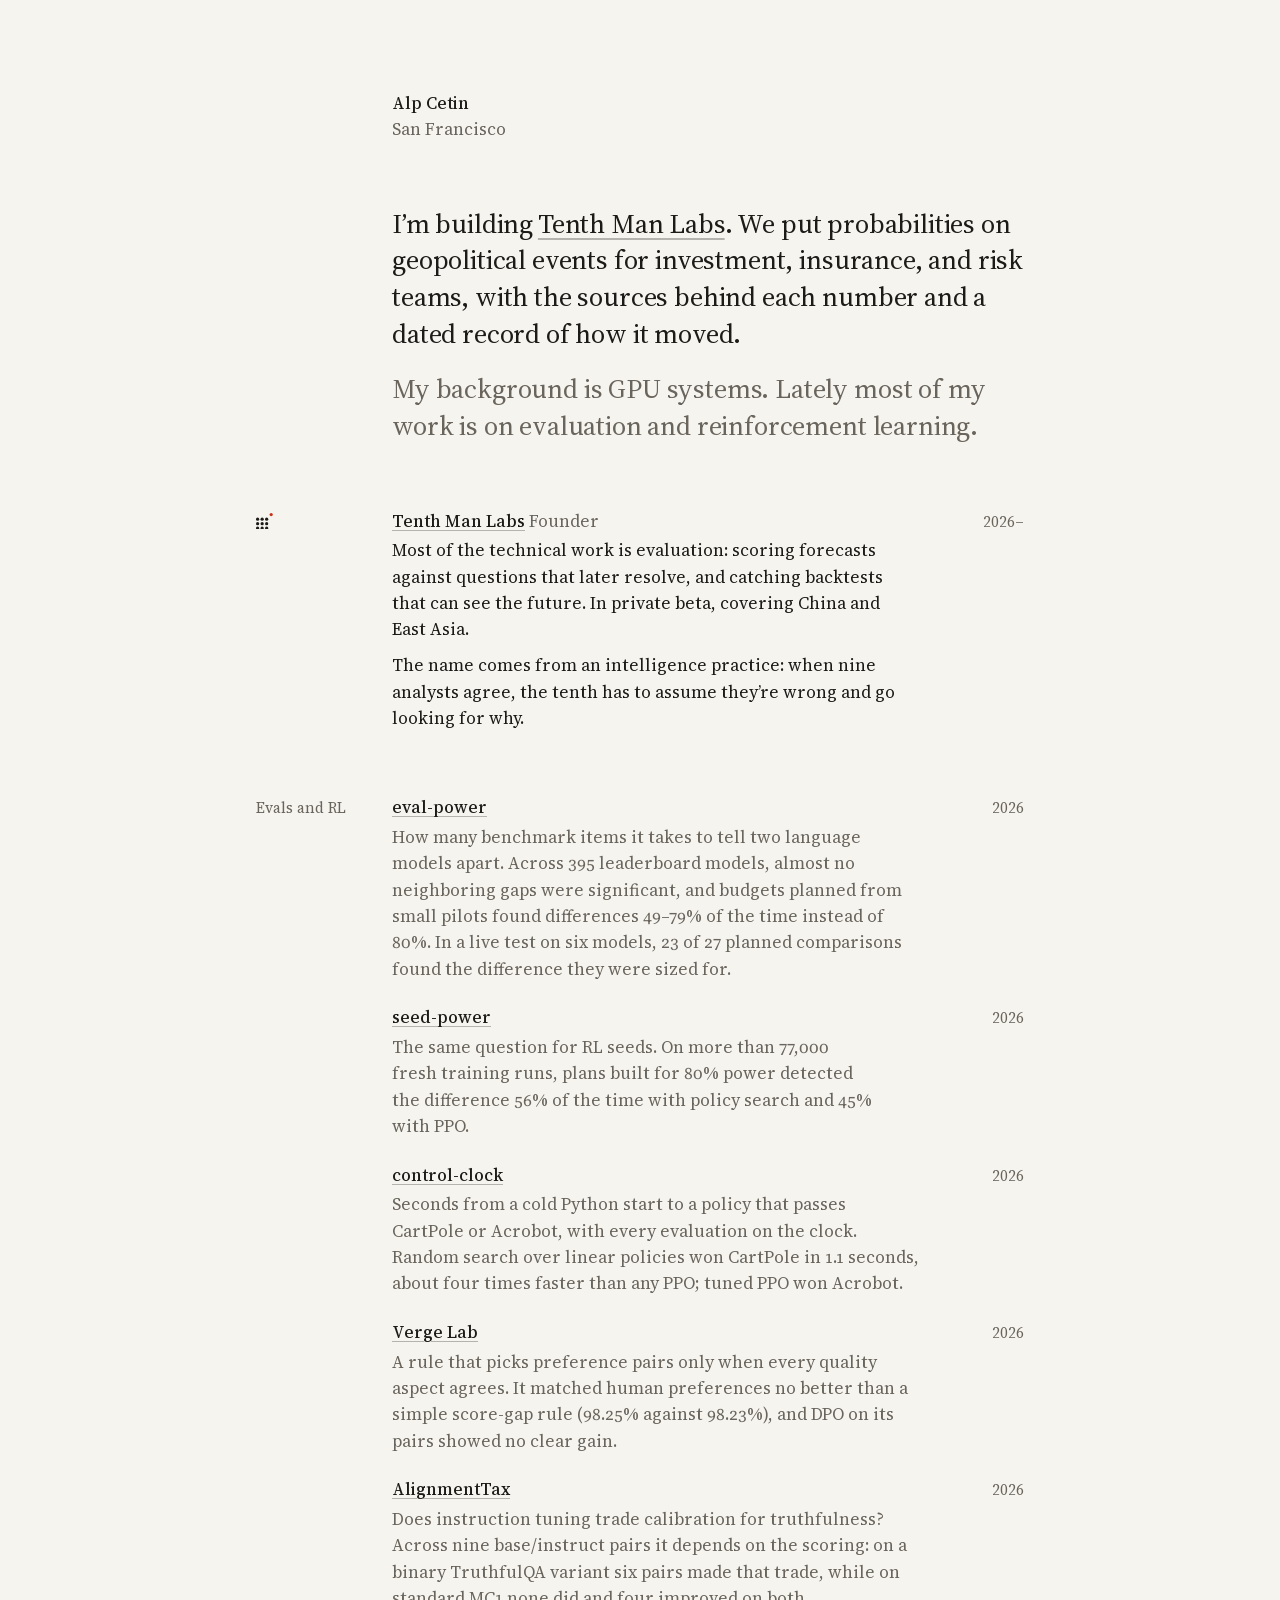
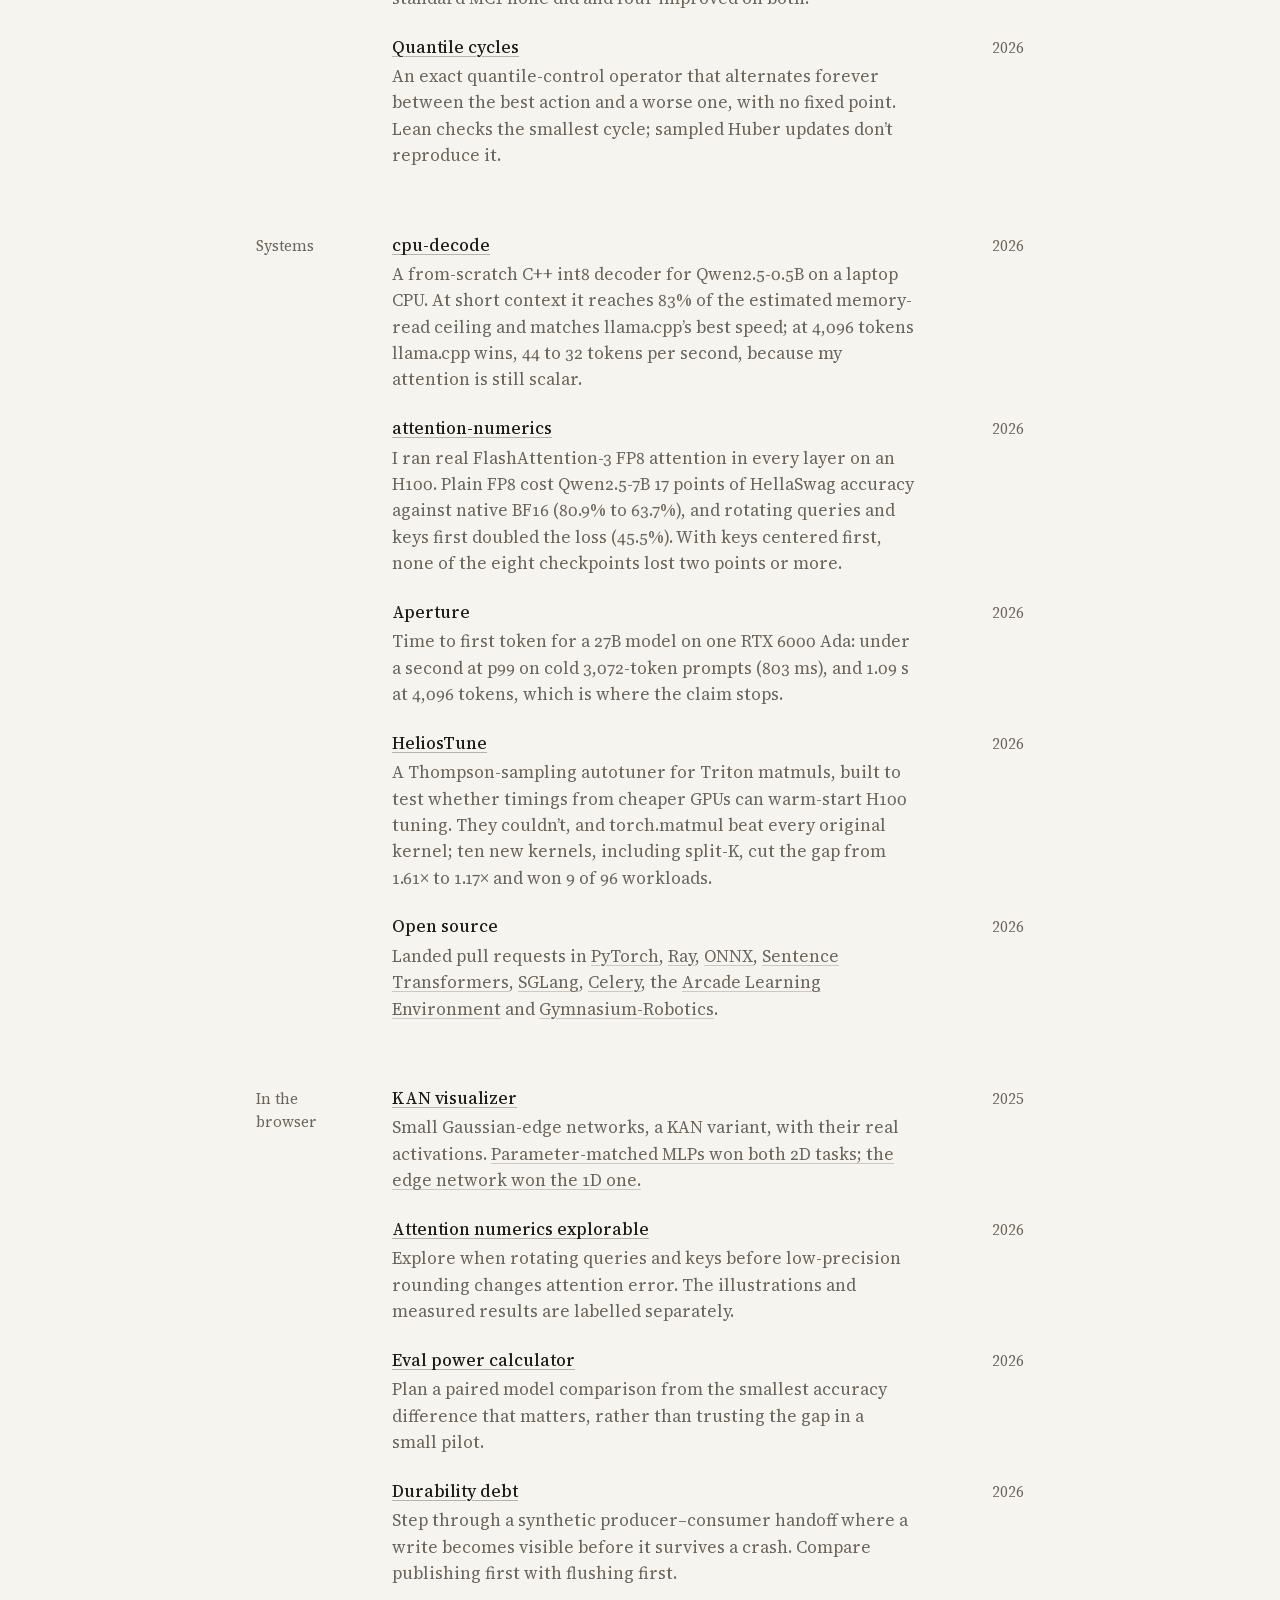
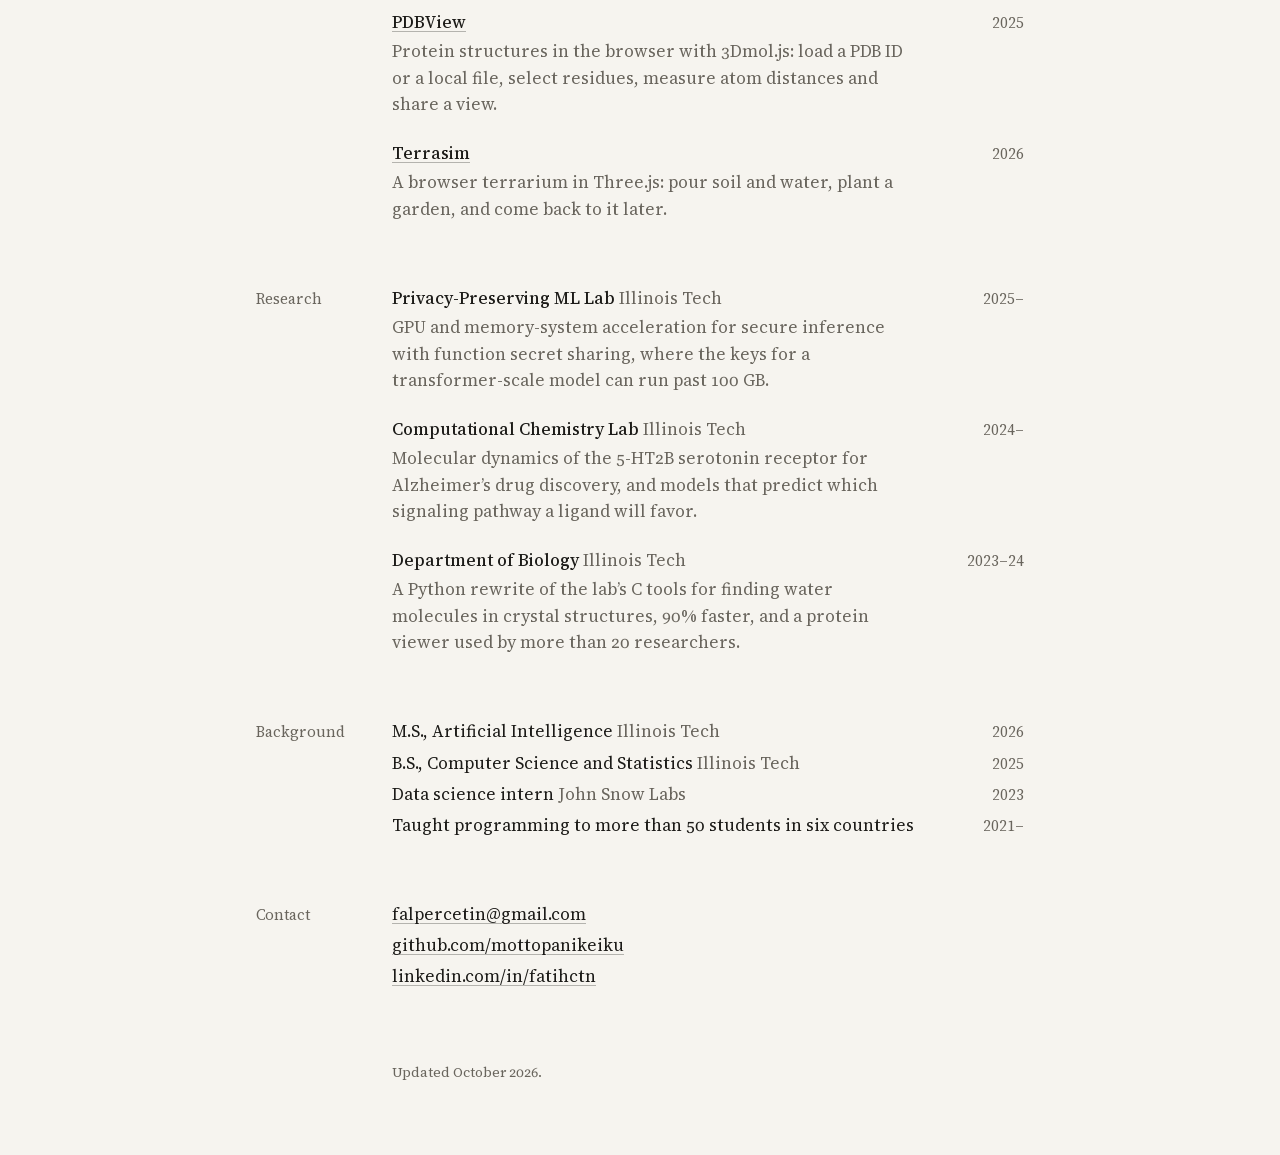
==== index.html @ 8afcb821 "Shorten the project descriptions on the homepage Each entry now states the question and the main res" ====
<!doctype html>
<html lang="en">
<head>
  <meta charset="utf-8">
  <meta name="viewport" content="width=device-width, initial-scale=1">
  <title>Alp Cetin</title>
  <meta name="description" content="Alp Cetin (Fatih Alper Cetin) is building Tenth Man Labs, which puts sourced probabilities on geopolitical events. Background in GPU systems; works on evaluation and reinforcement learning.">
  <link rel="canonical" href="https://mottopanikeiku.github.io/">
  <meta name="color-scheme" content="light dark">
  <meta name="theme-color" media="(prefers-color-scheme: light)" content="#f6f4ef">
  <meta name="theme-color" media="(prefers-color-scheme: dark)" content="#151412">
  <link rel="icon" href="/favicon.svg" type="image/svg+xml">
  <link rel="apple-touch-icon" href="/apple-touch-icon.png">
  <link rel="preload" href="/fonts/text-roman.woff2" as="font" type="font/woff2" crossorigin>
  <link rel="preload" href="/fonts/display-roman.woff2" as="font" type="font/woff2" crossorigin>
  <link rel="stylesheet" href="/site.css?v=0d1abf57f3">
  <meta property="og:type" content="profile">
  <meta property="og:site_name" content="Alp Cetin">
  <meta property="og:title" content="Alp Cetin">
  <meta property="og:description" content="Founder of Tenth Man Labs. Evaluation, reinforcement learning, and GPU systems.">
  <meta property="og:url" content="https://mottopanikeiku.github.io/">
  <meta property="og:image" content="https://mottopanikeiku.github.io/og.png">
  <meta property="og:image:width" content="1200">
  <meta property="og:image:height" content="630">
  <meta property="og:image:alt" content="Alp Cetin. Founder of Tenth Man Labs.">
  <meta property="profile:first_name" content="Alp">
  <meta property="profile:last_name" content="Cetin">
  <meta name="twitter:card" content="summary_large_image">
</head>
<body>
<div class="page">

  <header class="masthead">
    <h1 class="name">Alp Cetin</h1>
    <p>San Francisco</p>
    <p class="print-only">falpercetin@gmail.com · github.com/mottopanikeiku · linkedin.com/in/fatihctn</p>
  </header>

  <main class="content">

    <div class="intro">
      <p>I’m building <a href="https://tenthmanlabs.com">Tenth Man Labs</a>. We put probabilities on geopolitical events for investment, insurance, and risk teams, with the sources behind each number and a dated record of how it moved.</p>
      <p>My background is GPU systems. Lately most of my work is on evaluation and reinforcement learning.</p>
    </div>

    <section class="block lead" aria-labelledby="now">
      <h2 id="now" class="vh">Now</h2>
      <svg class="mark" viewBox="0 0 78 78" width="17" height="17" aria-hidden="true" focusable="false">
        <circle cx="7.5" cy="28.5" r="7.5"/><circle cx="7.5" cy="49.5" r="7.5"/><circle cx="7.5" cy="70.5" r="7.5"/>
        <circle cx="28.5" cy="28.5" r="7.5"/><circle cx="28.5" cy="49.5" r="7.5"/><circle cx="28.5" cy="70.5" r="7.5"/>
        <circle cx="49.5" cy="28.5" r="7.5"/><circle cx="49.5" cy="49.5" r="7.5"/><circle cx="49.5" cy="70.5" r="7.5"/>
        <circle class="tenth" cx="70.5" cy="7.5" r="7.5" fill="#c8331e"/>
      </svg>
      <ul>
        <li class="entry">
          <h3 class="title"><a href="https://tenthmanlabs.com" data-print="tenthmanlabs.com">Tenth Man Labs</a> <span class="org">Founder</span></h3>
          <p class="year"><time datetime="2026">2026</time>–</p>
          <p class="desc">Most of the technical work is evaluation: scoring forecasts against questions that later resolve, and catching backtests that can see the future. In private beta, covering China and East Asia.</p>
          <p class="desc screen-only">The name comes from an intelligence practice: when nine analysts agree, the tenth has to assume they’re wrong and go looking for why.</p>
        </li>
      </ul>
    </section>

    <section class="block" aria-labelledby="evals">
      <h2 id="evals">Evals and RL</h2>
      <ul>
        <li class="entry">
          <h3 class="title"><a href="/projects/eval-power/" data-print="github.com/mottopanikeiku/eval-power">eval-power</a></h3>
          <p class="year"><time datetime="2026">2026</time></p>
          <p class="desc">How many benchmark items it takes to tell two language models apart. Across 395 leaderboard models, almost no neighboring gaps were significant, and budgets planned from small pilots found differences 49–79% of the time instead of 80%. In a live test on six models, 23 of 27 planned comparisons found the difference they were sized for.</p>
        </li>
        <li class="entry">
          <h3 class="title"><a href="/projects/seed-power/" data-print="github.com/mottopanikeiku/seed-power">seed-power</a></h3>
          <p class="year"><time datetime="2026">2026</time></p>
          <p class="desc">The same question for RL seeds. On more than 77,000 fresh training runs, plans built for 80% power detected the difference 56% of the time with policy search and 45% with PPO.</p>
        </li>
        <li class="entry brief">
          <h3 class="title"><a href="/projects/control-clock/" data-print="github.com/mottopanikeiku/control-clock">control-clock</a></h3>
          <p class="year"><time datetime="2026">2026</time></p>
          <p class="desc">Seconds from a cold Python start to a policy that passes CartPole or Acrobot, with every evaluation on the clock. Random search over linear policies won CartPole in 1.1 seconds, about four times faster than any PPO; tuned PPO won Acrobot.</p>
        </li>
        <li class="entry brief">
          <h3 class="title"><a href="/projects/verge-lab/" data-print="github.com/mottopanikeiku/verge-lab">Verge Lab</a></h3>
          <p class="year"><time datetime="2026">2026</time></p>
          <p class="desc">A rule that picks preference pairs only when every quality aspect agrees. It matched human preferences no better than a simple score-gap rule (98.25% against 98.23%), and DPO on its pairs showed no clear gain.</p>
        </li>
        <li class="entry brief">
          <h3 class="title"><a href="/projects/alignmenttax/" data-print="github.com/mottopanikeiku/alignmenttax">AlignmentTax</a></h3>
          <p class="year"><time datetime="2026">2026</time></p>
          <p class="desc">Does instruction tuning trade calibration for truthfulness? Across nine base/instruct pairs it depends on the scoring: on a binary TruthfulQA variant six pairs made that trade, while on standard MC1 none did and four improved on both.</p>
        </li>
        <li class="entry brief">
          <h3 class="title"><a href="/projects/quantile-cycles/" data-print="github.com/mottopanikeiku/quantile-cycles">Quantile cycles</a></h3>
          <p class="year"><time datetime="2026">2026</time></p>
          <p class="desc">An exact quantile-control operator that alternates forever between the best action and a worse one, with no fixed point. Lean checks the smallest cycle; sampled Huber updates don’t reproduce it.</p>
        </li>
      </ul>
    </section>

    <section class="block" aria-labelledby="systems">
      <h2 id="systems">Systems</h2>
      <ul>
        <li class="entry">
          <h3 class="title"><a href="/projects/cpu-decode/" data-print="github.com/mottopanikeiku/cpu-decode">cpu-decode</a></h3>
          <p class="year"><time datetime="2026">2026</time></p>
          <p class="desc">A from-scratch C++ int8 decoder for Qwen2.5-0.5B on a laptop CPU. At short context it reaches 83% of the estimated memory-read ceiling and matches llama.cpp’s best speed; at 4,096 tokens llama.cpp wins, 44 to 32 tokens per second, because my attention is still scalar.</p>
        </li>
        <li class="entry">
          <h3 class="title"><a href="/projects/attention-numerics/" data-print="github.com/mottopanikeiku/attention-numerics">attention-numerics</a></h3>
          <p class="year"><time datetime="2026">2026</time></p>
          <p class="desc">I ran real FlashAttention-3 FP8 attention in every layer on an H100. Plain FP8 cost Qwen2.5-7B 17 points of HellaSwag accuracy against native BF16 (80.9% to 63.7%), and rotating queries and keys first doubled the loss (45.5%). With keys centered first, none of the eight checkpoints lost two points or more.</p>
        </li>
        <li class="entry">
          <h3 class="title">Aperture</h3>
          <p class="year"><time datetime="2026">2026</time></p>
          <p class="desc">Time to first token for a 27B model on one <span class="nb">RTX 6000 Ada</span>: under a second at p99 on cold 3,072-token prompts (803&nbsp;ms), and 1.09&nbsp;s at 4,096 tokens, which is where the claim stops.</p>
        </li>
        <li class="entry brief">
          <h3 class="title"><a href="/projects/heliostune/" data-print="github.com/mottopanikeiku/heliostune">HeliosTune</a></h3>
          <p class="year"><time datetime="2026">2026</time></p>
          <p class="desc">A Thompson-sampling autotuner for Triton matmuls, built to test whether timings from cheaper GPUs can warm-start H100 tuning. They couldn’t, and torch.matmul beat every original kernel; ten new kernels, including split-K, cut the gap from 1.61× to 1.17× and won 9 of 96 workloads.</p>
        </li>
        <li class="entry">
          <h3 class="title">Open source</h3>
          <p class="year"><time datetime="2026">2026</time></p>
          <p class="desc">Landed pull requests in <a href="https://github.com/pytorch/pytorch/pull/196711">PyTorch</a>, <a href="https://github.com/ray-project/ray/pulls?q=is%3Apr+author%3Amottopanikeiku+is%3Amerged">Ray</a>, <a href="https://github.com/onnx/onnx/pull/8435">ONNX</a>, <a href="https://github.com/huggingface/sentence-transformers/pulls?q=is%3Apr+author%3Amottopanikeiku+is%3Amerged">Sentence Transformers</a>, <a href="https://github.com/sgl-project/sglang/pulls?q=is%3Apr+author%3Amottopanikeiku+is%3Amerged">SGLang</a>, <a href="https://github.com/celery/celery/pulls?q=is%3Apr+author%3Amottopanikeiku+is%3Amerged">Celery</a>, the <a href="https://github.com/Farama-Foundation/Arcade-Learning-Environment/pull/743">Arcade Learning Environment</a> and <a href="https://github.com/Farama-Foundation/Gymnasium-Robotics/pull/344">Gymnasium-Robotics</a>.</p>
        </li>
      </ul>
    </section>

    <section class="block screen-only" aria-labelledby="tools">
      <h2 id="tools">In the browser</h2>
      <ul>
        <li class="entry">
          <h3 class="title"><a href="https://mottopanikeiku.github.io/kan-visualizer/" data-print="mottopanikeiku.github.io/kan-visualizer">KAN visualizer</a></h3>
          <p class="year"><time datetime="2025">2025</time></p>
          <p class="desc">Small Gaussian-edge networks, a KAN variant, with their real activations. <a href="https://github.com/mottopanikeiku/kan-visualizer/blob/298419407d3251bdaeb5f70426ec2ed526480799/results/mlp_comparison/summary.json">Parameter-matched MLPs won both 2D tasks; the edge network won the 1D one.</a></p>
        </li>
        <li class="entry">
          <h3 class="title"><a href="https://mottopanikeiku.github.io/attention-numerics/">Attention numerics explorable</a></h3>
          <p class="year"><time datetime="2026">2026</time></p>
          <p class="desc">Explore when rotating queries and keys before low-precision rounding changes attention error. The illustrations and measured results are labelled separately.</p>
        </li>
        <li class="entry">
          <h3 class="title"><a href="https://mottopanikeiku.github.io/eval-power/">Eval power calculator</a></h3>
          <p class="year"><time datetime="2026">2026</time></p>
          <p class="desc">Plan a paired model comparison from the smallest accuracy difference that matters, rather than trusting the gap in a small pilot.</p>
        </li>
        <li class="entry">
          <h3 class="title"><a href="https://mottopanikeiku.github.io/durability-debt/">Durability debt</a></h3>
          <p class="year"><time datetime="2026">2026</time></p>
          <p class="desc">Step through a synthetic producer–consumer handoff where a write becomes visible before it survives a crash. Compare publishing first with flushing first.</p>
        </li>
        <li class="entry">
          <h3 class="title"><a href="https://mottopanikeiku.github.io/pdbview/" data-print="mottopanikeiku.github.io/pdbview">PDBView</a></h3>
          <p class="year"><time datetime="2025">2025</time></p>
          <p class="desc">Protein structures in the browser with 3Dmol.js: load a PDB ID or a local file, select residues, measure atom distances and share a view.</p>
        </li>
        <li class="entry">
          <h3 class="title"><a href="https://mottopanikeiku.github.io/terrasim/">Terrasim</a></h3>
          <p class="year"><time datetime="2026">2026</time></p>
          <p class="desc">A browser terrarium in Three.js: pour soil and water, plant a garden, and come back to it later.</p>
        </li>
      </ul>
    </section>

    <section class="block" aria-labelledby="research">
      <h2 id="research">Research</h2>
      <ul>
        <li class="entry">
          <h3 class="title">Privacy-Preserving ML Lab <span class="org">Illinois Tech</span></h3>
          <p class="year"><time datetime="2025-11">2025</time>–</p>
          <p class="desc">GPU and memory-system acceleration for secure inference with function secret sharing, where the keys for a transformer-scale model can run past 100&nbsp;GB.</p>
        </li>
        <li class="entry">
          <h3 class="title">Computational Chemistry Lab <span class="org">Illinois Tech</span></h3>
          <p class="year"><time datetime="2024-09">2024</time>–</p>
          <p class="desc">Molecular dynamics of the <span class="nb">5-HT2B</span> serotonin receptor for Alzheimer’s drug discovery, and models that predict which signaling pathway a ligand will favor.</p>
        </li>
        <li class="entry screen-only">
          <h3 class="title">Department of Biology <span class="org">Illinois Tech</span></h3>
          <p class="year"><time datetime="2023-08">2023</time>–24</p>
          <p class="desc">A Python rewrite of the lab’s C tools for finding water molecules in crystal structures, 90% faster, and a protein viewer used by more than 20 researchers.</p>
        </li>
      </ul>
    </section>

    <section class="block" aria-labelledby="background">
      <h2 id="background">Background</h2>
      <ul class="rows">
        <li class="entry">
          <p class="title">M.S., Artificial Intelligence <span class="org">Illinois Tech</span></p>
          <p class="year"><time datetime="2026-05">2026</time></p>
        </li>
        <li class="entry">
          <p class="title">B.S., Computer Science and Statistics <span class="org">Illinois Tech</span></p>
          <p class="year"><time datetime="2025-05">2025</time></p>
        </li>
        <li class="entry">
          <p class="title">Data science intern <span class="org">John Snow Labs</span></p>
          <p class="year"><time datetime="2023">2023</time></p>
        </li>
        <li class="entry">
          <p class="title">Taught programming to more than 50 students in six countries</p>
          <p class="year"><time datetime="2021">2021</time>–</p>
        </li>
      </ul>
    </section>

    <section class="block contact" aria-labelledby="contact">
      <h2 id="contact">Contact</h2>
      <ul class="rows">
        <li class="entry"><p class="title"><a href="mailto:falpercetin@gmail.com">falpercetin@gmail.com</a></p></li>
        <li class="entry"><p class="title"><a href="https://github.com/mottopanikeiku">github.com/mottopanikeiku</a></p></li>
        <li class="entry"><p class="title"><a href="https://www.linkedin.com/in/fatihctn">linkedin.com/in/fatihctn</a></p></li>
      </ul>
    </section>

  </main>

  <footer class="colophon">
    <p>Updated October 2026.</p>
  </footer>

</div>
</body>
</html>
---- site.css ----
/* After editing this file, run `python3 tools/stamp.py` so pages link the
   new version instead of a browser's cached copy.

   Source Serif 4 by Frank Grießhammer, subset and renamed per its OFL
   Reserved Font Name; see tools/subset-fonts.py and fonts/OFL.txt. */

@font-face {
  font-family: "AC Text";
  src: url("/fonts/text-roman.woff2") format("woff2");
  font-weight: 400 600;
  font-style: normal;
  font-display: swap;
}

@font-face {
  font-family: "AC Display";
  src: url("/fonts/display-roman.woff2") format("woff2");
  font-weight: 400;
  font-style: normal;
  font-display: swap;
}

:root {
  --paper: #f6f4ef;
  --ink: #1c1b18;
  --muted: #69655d;
  --accent: #9a3b22;
  --rule: #dcd8ce;
  --signal: #c8331e; /* the tenth dot in the Tenth Man Labs mark */
  --serif: "AC Text", Charter, "Bitstream Charter", "Sitka Text", Cambria, Georgia, serif;
  color-scheme: light dark;
}

@media (prefers-color-scheme: dark) {
  :root {
    --paper: #151412;
    --ink: #e8e5de;
    --muted: #9d988e;
    --accent: #e08f72;
    --rule: #2f2d29;
    --signal: #e2553d;
  }

  body {
    -webkit-font-smoothing: antialiased;
    -moz-osx-font-smoothing: grayscale;
  }
}

*,
*::before,
*::after {
  box-sizing: border-box;
}

html {
  background: var(--paper);
  color: var(--ink);
  -webkit-text-size-adjust: 100%;
  text-size-adjust: 100%;
}

body {
  margin: 0;
  font-family: var(--serif);
  font-size: 1.0625rem;
  line-height: 1.55;
  font-kerning: normal;
  font-variant-numeric: oldstyle-nums proportional-nums;
  font-synthesis: none;
}

h1,
h2,
h3,
p,
ul {
  margin: 0;
  padding: 0;
  font-size: inherit;
  font-weight: inherit;
}

ul {
  list-style: none;
}

p {
  text-wrap: pretty;
}

a {
  color: inherit;
  text-decoration-line: underline;
  text-decoration-thickness: 0.06em;
  text-underline-offset: 0.2em;
  text-decoration-color: color-mix(in srgb, currentColor 30%, transparent);
  transition: text-decoration-color 120ms ease-out;
}

a:hover {
  text-decoration-color: currentColor;
}

a:focus-visible {
  outline: 2px solid var(--accent);
  outline-offset: 2px;
  border-radius: 1px;
}

::selection {
  background: color-mix(in srgb, var(--accent) 24%, transparent);
}

.nb {
  white-space: nowrap;
}

.print-only {
  display: none;
}

.vh {
  position: absolute;
  width: 1px;
  height: 1px;
  overflow: hidden;
  clip-path: inset(50%);
  white-space: nowrap;
}

/* Layout: every line of text starts at one left edge. Section names hang
   in the left margin; years sit in a narrow column on the right. */

.page {
  display: grid;
  column-gap: 2rem;
  grid-template-columns:
    [full-start] minmax(0, 1fr)
    [label-start] 6.5rem
    [label-end main-start] minmax(0, 33rem)
    [main-end year-start] 4.5rem
    [year-end] minmax(0, 1fr) [full-end];
  padding-block: clamp(3rem, 10vh, 7rem) clamp(3rem, 8vh, 5rem);
}

.masthead,
.intro,
.colophon {
  grid-column: main-start / year-end;
}

.content,
.block {
  grid-column: label-start / year-end;
  display: grid;
  grid-template-columns: subgrid;
}

.block > ul,
.entry {
  grid-column: main-start / year-end;
  display: grid;
  grid-template-columns: subgrid;
}

/* Masthead and intro */

.masthead .name {
  font-weight: 500;
}

.masthead .name a {
  text-decoration: none;
}

.masthead p:not(.name) {
  color: var(--muted);
}

.intro {
  margin-top: clamp(2.5rem, 7vh, 4.5rem);
  max-width: 31em;
  font-family: "AC Display", var(--serif);
  font-size: clamp(1.375rem, 1.05rem + 1.05vw, 1.6875rem);
  line-height: 1.36;
  letter-spacing: -0.006em;
}

.intro > * + * {
  margin-top: 0.7em;
  color: var(--muted);
}

/* Sections */

.block {
  margin-top: clamp(3rem, 7vh, 4.25rem);
  align-items: baseline;
}

.block > h2 {
  grid-column: label;
  grid-row: 1;
  font-size: 0.9375rem;
  color: var(--muted);
}

.block > ul {
  grid-row: 1;
  row-gap: 1.4rem;
}

.block > ul.rows {
  row-gap: 0.3rem;
}

.entry {
  align-items: baseline;
}

.title {
  grid-column: main;
  font-weight: 500;
}

.rows .title {
  font-weight: 400;
}

.title .org {
  white-space: nowrap;
  font-weight: 400;
  color: var(--muted);
}

.year {
  grid-column: year;
  text-align: right;
  font-size: 0.9375rem;
  color: var(--muted);
  font-variant-numeric: lining-nums tabular-nums;
}

.desc {
  grid-column: main;
  margin-top: 0.2rem;
  color: var(--muted);
}

/* Tenth Man Labs: the mark in the margin, the description in ink. */

.lead .mark {
  grid-column: label;
  grid-row: 1;
  align-self: start;
  width: 1.05rem;
  height: 1.05rem;
  margin-top: 0.3rem;
  fill: currentColor;
}

.lead .mark .tenth {
  fill: var(--signal);
}

.lead .desc {
  color: var(--ink);
}

.lead .desc + .desc {
  margin-top: 0.6rem;
}

code {
  font-family: ui-monospace, "SF Mono", Menlo, Consolas, "Liberation Mono", monospace;
  font-size: 0.82em;
}

/* Project pages: prose in the main column, section names in the margin. */

.block > .prose {
  grid-column: main;
  grid-row: 1;
}

.prose > * + * {
  margin-top: 0.9em;
}

.prose .figure {
  margin: 1.5rem 0 1.6rem;
}

.figure .scroll {
  overflow-x: auto;
}

.figure .scroll:focus-visible {
  outline: 2px solid var(--accent);
  outline-offset: 2px;
}

.figure figcaption {
  margin-top: 0.6rem;
  font-size: 0.875rem;
  line-height: 1.5;
  color: var(--muted);
}

/* Figures are drawn by tools/figures.py; colors follow the theme. */

.chart {
  display: block;
  width: 100%;
  min-width: 440px;
  height: auto;
  overflow: visible;
}

.chart text {
  font-family: var(--serif);
  font-size: 13px;
  fill: var(--muted);
  font-variant-numeric: lining-nums tabular-nums;
}

.chart text.strong { fill: var(--ink); }
.chart text.em { fill: var(--accent); }
.chart text.on-dark { fill: var(--paper); }
.chart .grid { stroke: var(--rule); stroke-width: 1; }
.chart .axis { stroke: var(--muted); stroke-width: 1; }
.chart .line { fill: none; stroke: var(--muted); stroke-width: 1.5; }
.chart .line.strong { stroke: var(--ink); }
.chart .line.em { stroke: var(--accent); }
.chart .line.dash { stroke-dasharray: 5 4; }
.chart .line.faint { stroke-width: 1; opacity: 0.45; }
.chart .mean { stroke: var(--ink); stroke-width: 2.5; }
.chart .dot { fill: var(--muted); }
.chart .dot.strong { fill: var(--ink); }
.chart .dot.em { fill: var(--accent); }
.chart .dot.hollow { fill: var(--paper); stroke: var(--muted); stroke-width: 1; }
.chart .dot.hollow.em { stroke: var(--accent); stroke-width: 1.5; }
.chart .dot.hollow.strong { stroke: var(--ink); stroke-width: 1.5; }
.chart .ci { stroke: var(--muted); stroke-width: 1; opacity: 0.7; }
.chart .ci.strong { stroke: var(--ink); }
.chart .ci.em { stroke: var(--accent); }
.chart .seg.ink { fill: var(--ink); }
.chart .seg.em { fill: var(--accent); }
.chart .seg.muted { fill: var(--muted); }
.chart .seg.light { fill: var(--rule); }

.table {
  width: 100%;
  border-collapse: collapse;
  font-size: 0.9375rem;
  font-variant-numeric: lining-nums tabular-nums;
}

.table th {
  text-align: left;
  font-weight: 400;
  color: var(--muted);
  padding: 0 0.75rem 0.4rem 0;
  border-bottom: 1px solid var(--rule);
}

.table td {
  padding: 0.4rem 0.75rem 0.4rem 0;
  border-bottom: 1px solid var(--rule);
  vertical-align: baseline;
}

.table .num {
  text-align: right;
}

.table tr > :last-child {
  padding-right: 0;
}

.colophon {
  margin-top: clamp(3.5rem, 8vh, 5rem);
  font-size: 0.875rem;
  color: var(--muted);
}

/* Medium screens: same structure, narrower margins. */

@media screen and (max-width: 62rem) {
  .page {
    column-gap: 1.5rem;
    grid-template-columns:
      [full-start] minmax(1.25rem, 1fr)
      [label-start] 5.25rem
      [label-end main-start] minmax(0, 33rem)
      [main-end year-start] 3.75rem
      [year-end] minmax(1.25rem, 1fr) [full-end];
  }
}

/* Small screens: one column. Section names sit above their entries and
   years share the title line. */

@media screen and (max-width: 40rem) {
  body {
    font-size: 1.03125rem;
  }

  .page {
    column-gap: 0;
    grid-template-columns:
      [full-start] 1.25rem
      [label-start main-start] minmax(0, 1fr)
      [main-end year-start] auto
      [year-end label-end] 1.25rem [full-end];
  }

  .block > h2,
  .lead .mark {
    margin-bottom: 0.9rem;
  }

  .block > ul {
    grid-row: auto;
  }

  .block > .prose {
    grid-row: auto;
    grid-column: main-start / year-end;
  }

  .year {
    padding-left: 1rem;
  }

  .desc {
    grid-column: main-start / year-end;
  }

  .figure .scroll {
    margin-inline: -1.25rem;
    padding-inline: 1.25rem;
  }

  .chart {
    min-width: 480px;
  }
}

/* Print: a CV. Chromium cannot fragment nested subgrids across pages
   (pushed rows overlap the next section), so print uses blocks, floats
   for the margin labels, and a small grid per entry. */

@media print {
  :root {
    --paper: #fff;
    --ink: #000;
    --muted: #555;
    --signal: #c8331e;
  }

  @page {
    margin: 11mm 15mm;
  }

  html {
    font-size: 11px;
  }

  body {
    line-height: 1.4;
  }

  .page,
  .content,
  .block,
  .block > ul {
    display: block;
    padding: 0;
  }

  .masthead,
  .intro,
  .colophon,
  .block > ul {
    margin-left: 8.5rem;
  }

  .intro {
    margin-top: 0.8rem;
    font-size: 1.2rem;
    max-width: 34em;
  }

  .block {
    margin-top: 1rem;
  }

  .block > h2,
  .lead .mark {
    float: left;
    width: 6.5rem;
  }

  .lead .mark {
    width: 1.05rem;
  }

  .entry {
    grid-template-columns: [main-start] minmax(0, 1fr) [main-end year-start] 4.5rem [year-end];
    column-gap: 2rem;
    break-inside: avoid;
  }

  .entry + .entry {
    margin-top: 0.4rem;
  }

  .rows > .entry + .entry {
    margin-top: 0.15rem;
  }

  a {
    text-decoration: none;
  }

  [data-print]::after {
    content: "\2002" attr(data-print);
    font-weight: 400;
    font-size: 0.9em;
    color: var(--muted);
  }

  .colophon,
  .contact,
  .screen-only,
  .brief .desc {
    display: none;
  }

  .masthead .print-only {
    display: block;
  }
}
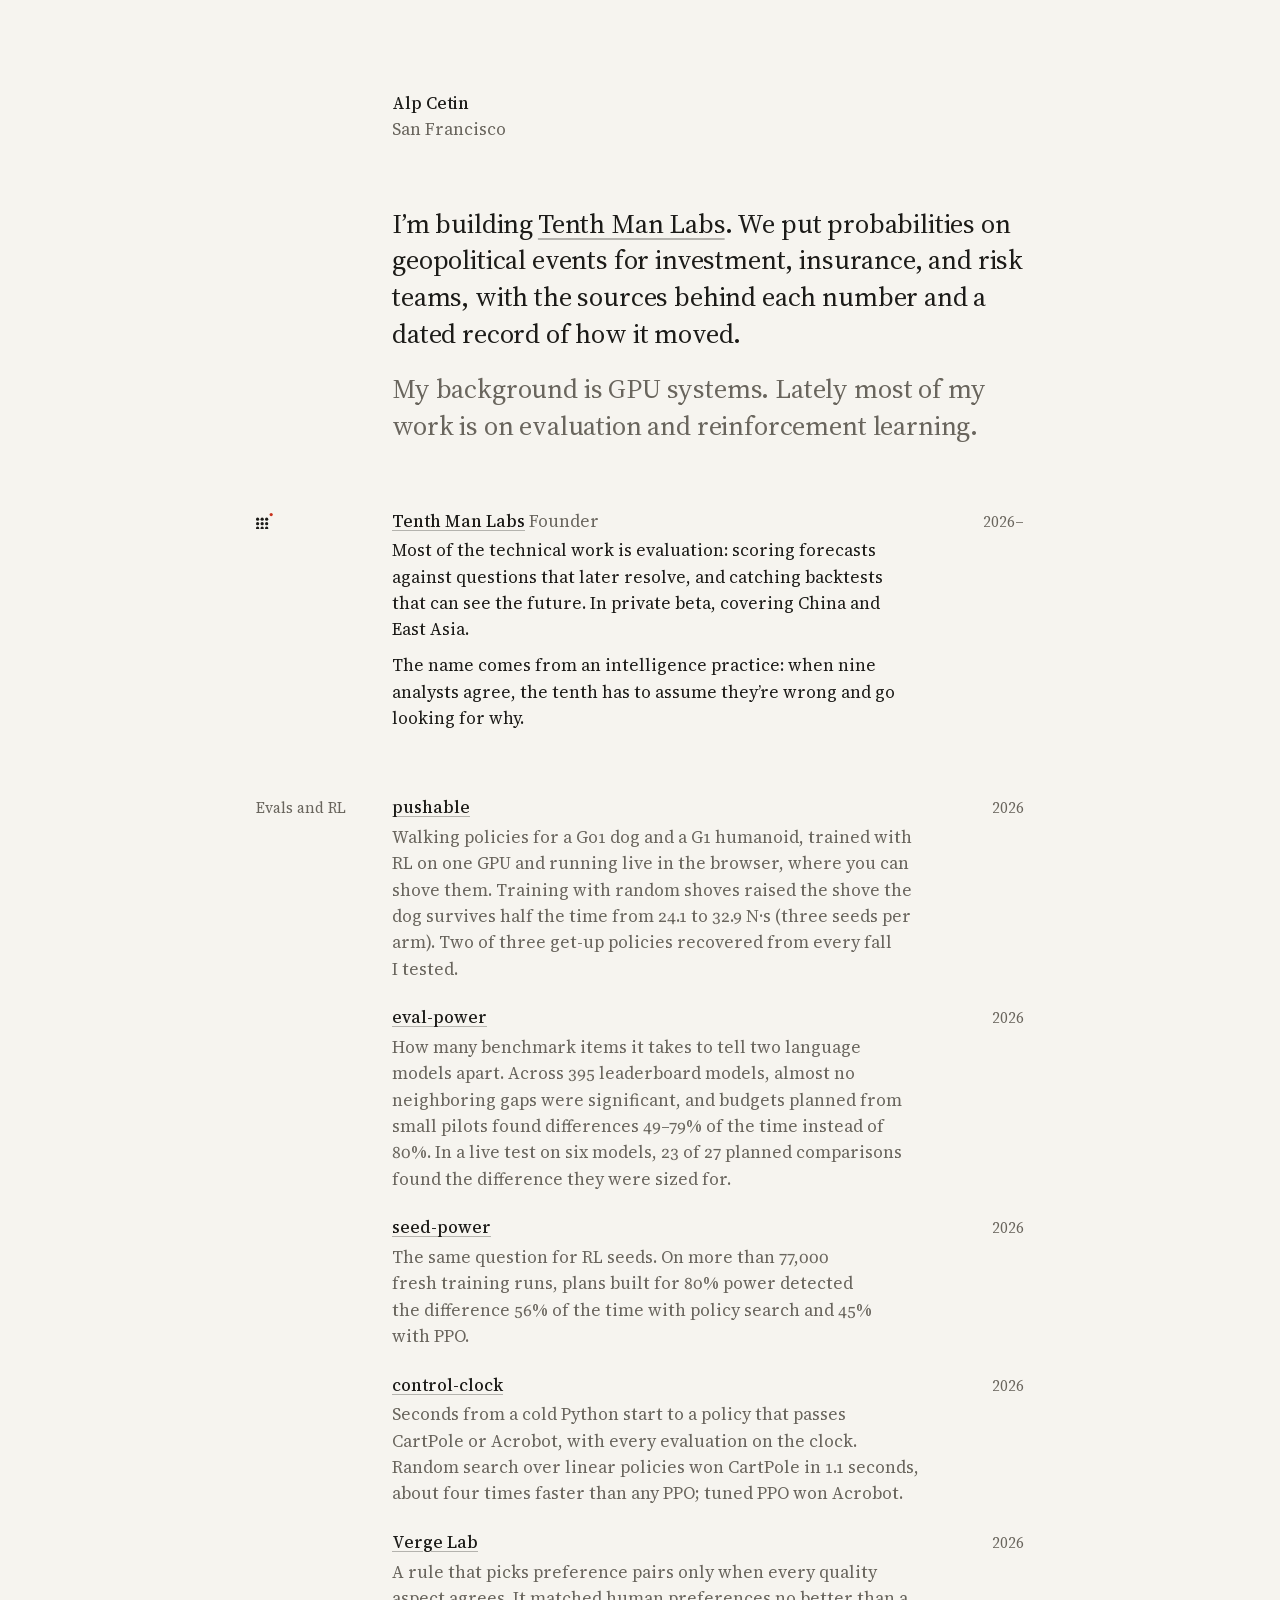
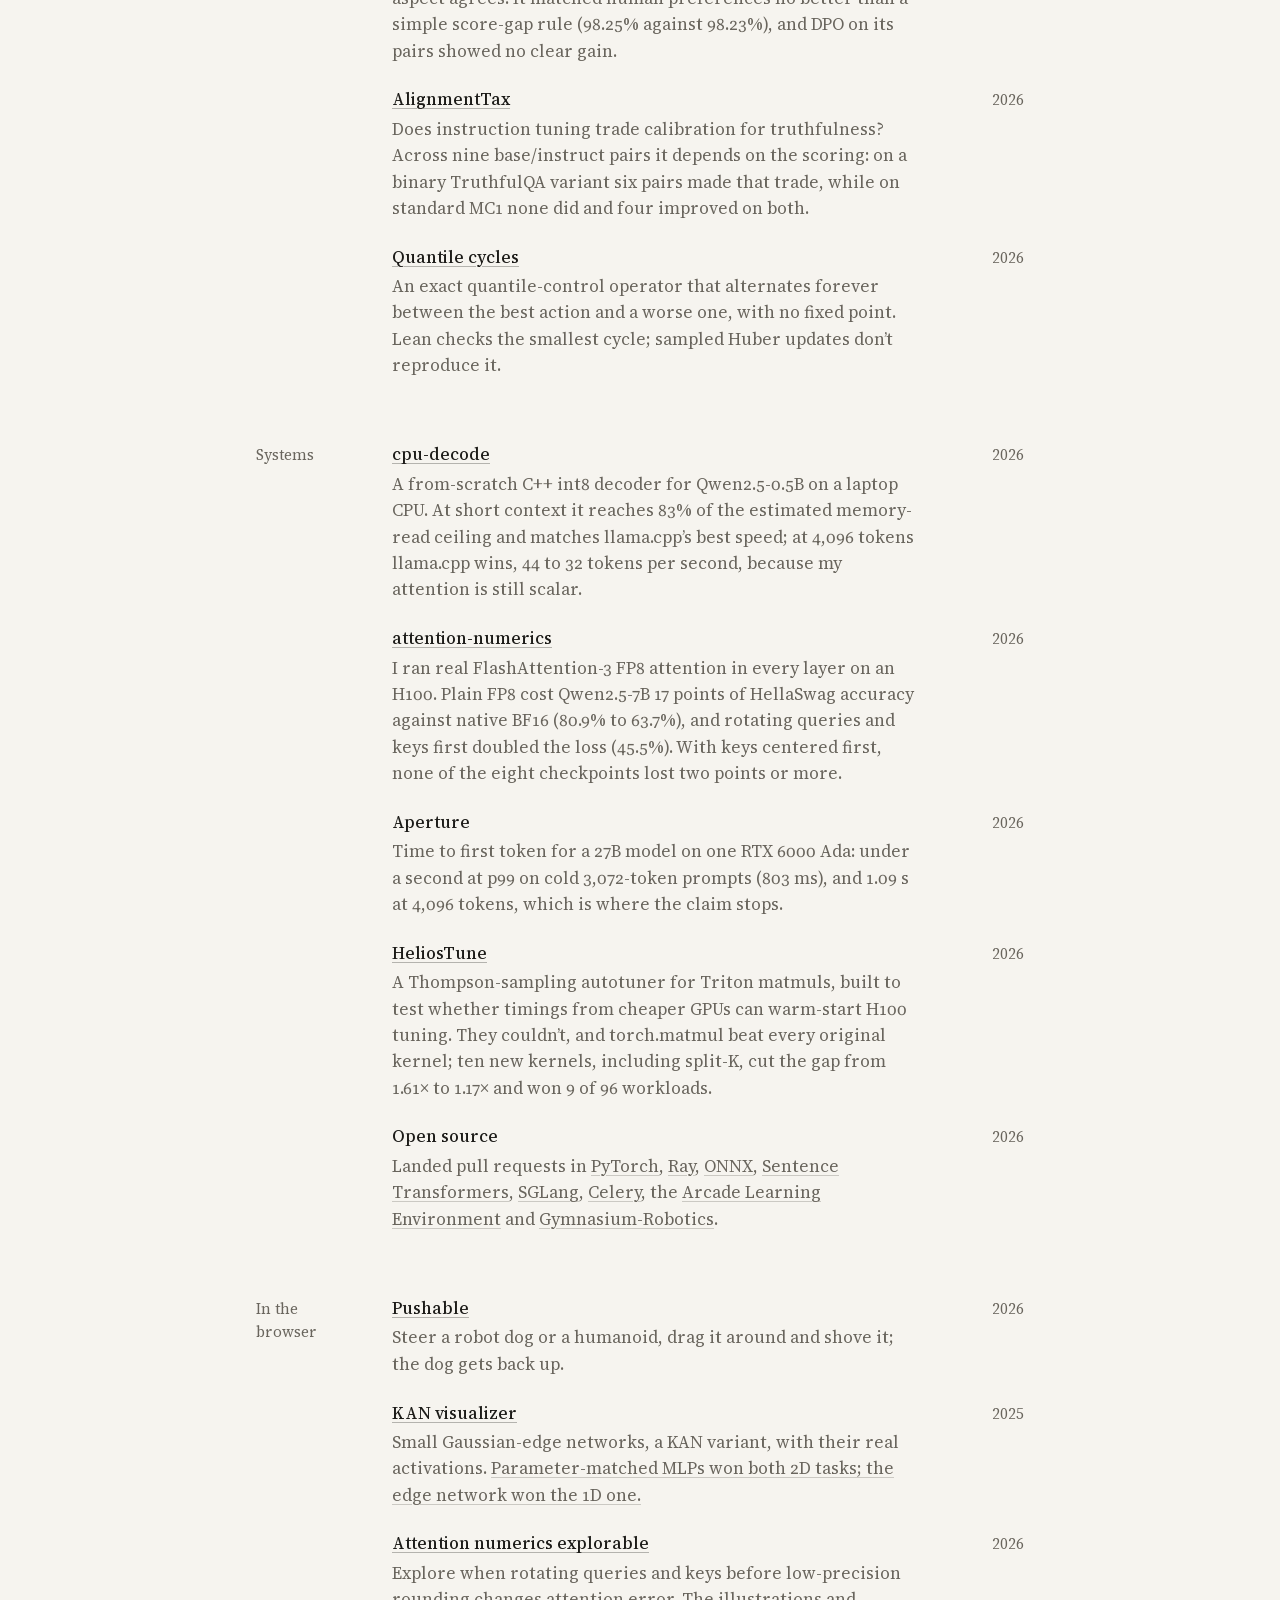
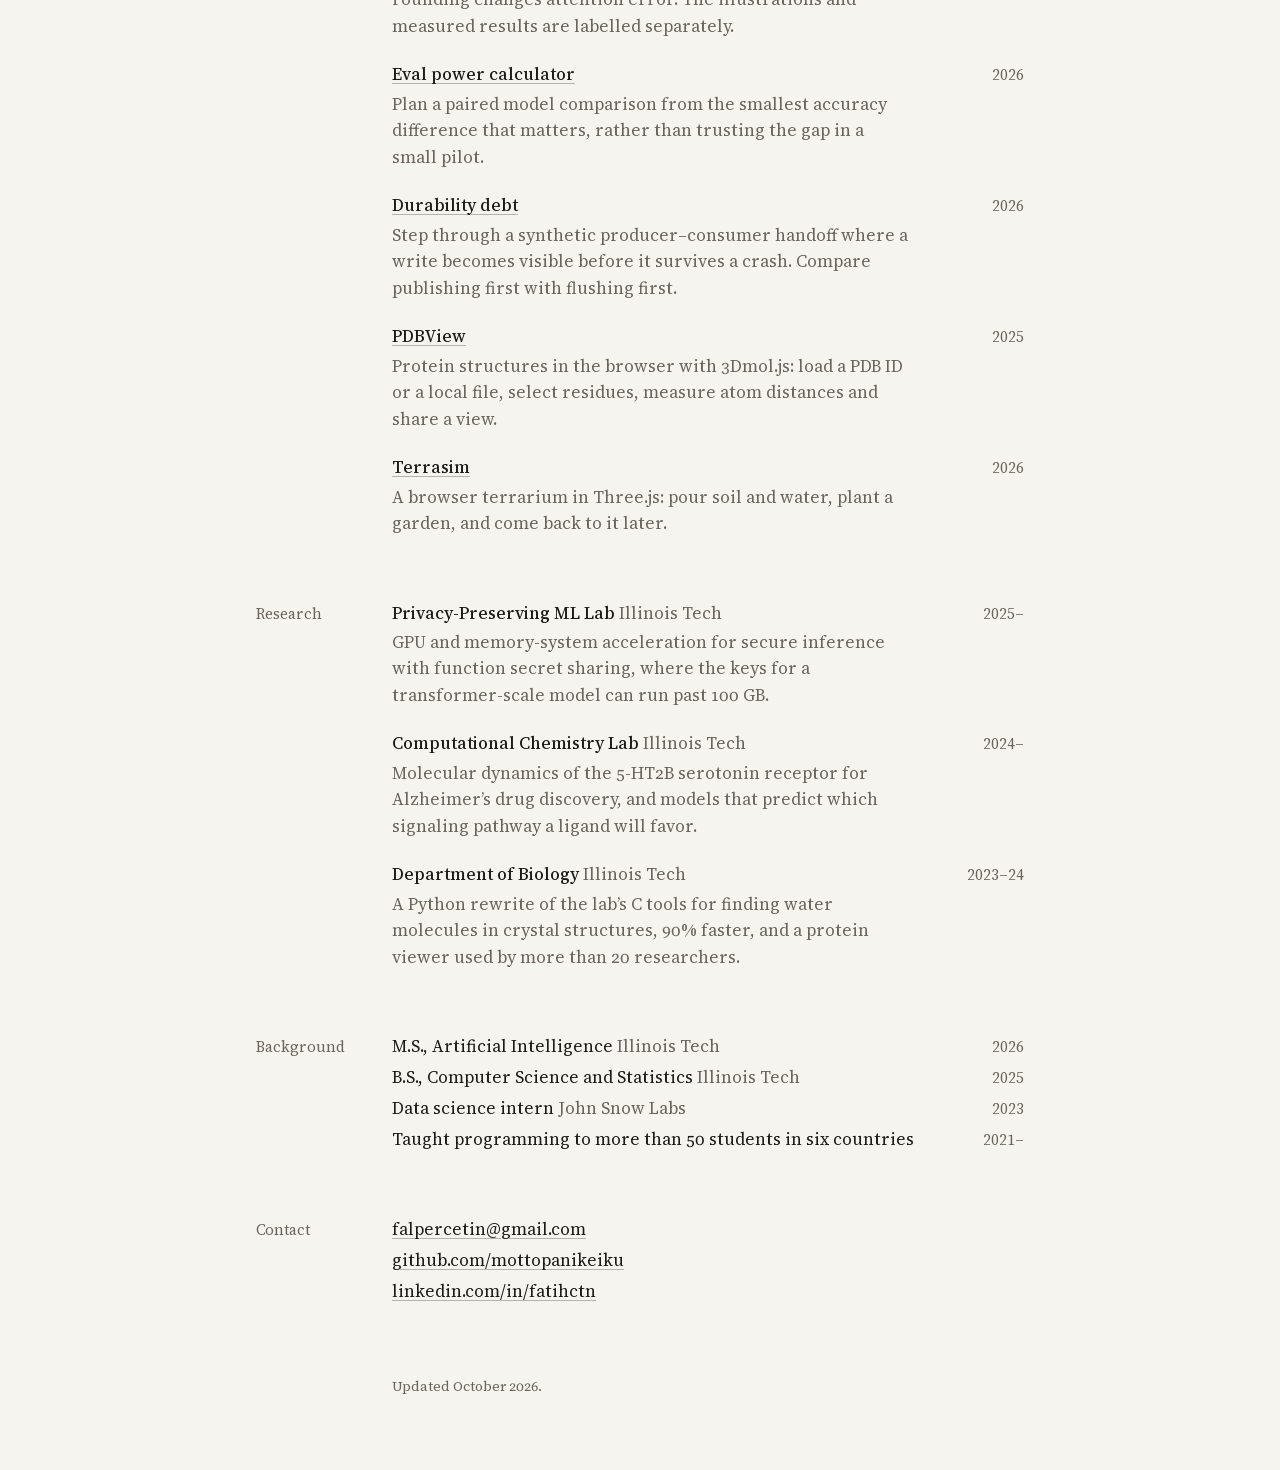
==== commit c333baec: "Add pushable to the homepage It leads Evals and RL and the In the browser list. seed-power now print" ====
--- a/index.html
+++ b/index.html
@@ -65,11 +65,16 @@
       <h2 id="evals">Evals and RL</h2>
       <ul>
         <li class="entry">
+          <h3 class="title"><a href="https://github.com/mottopanikeiku/pushable" data-print="github.com/mottopanikeiku/pushable">pushable</a></h3>
+          <p class="year"><time datetime="2026">2026</time></p>
+          <p class="desc">Walking policies for a Go1 dog and a G1 humanoid, trained with RL on one GPU and running live in the browser, where you can shove them. Training with random shoves raised the shove the dog survives half the time from 24.1 to 32.9 N·s (three seeds per arm). Two of three get-up policies recovered from every fall I tested.</p>
+        </li>
+        <li class="entry">
           <h3 class="title"><a href="/projects/eval-power/" data-print="github.com/mottopanikeiku/eval-power">eval-power</a></h3>
           <p class="year"><time datetime="2026">2026</time></p>
           <p class="desc">How many benchmark items it takes to tell two language models apart. Across 395 leaderboard models, almost no neighboring gaps were significant, and budgets planned from small pilots found differences 49–79% of the time instead of 80%. In a live test on six models, 23 of 27 planned comparisons found the difference they were sized for.</p>
         </li>
-        <li class="entry">
+        <li class="entry brief">
           <h3 class="title"><a href="/projects/seed-power/" data-print="github.com/mottopanikeiku/seed-power">seed-power</a></h3>
           <p class="year"><time datetime="2026">2026</time></p>
           <p class="desc">The same question for RL seeds. On more than 77,000 fresh training runs, plans built for 80% power detected the difference 56% of the time with policy search and 45% with PPO.</p>
@@ -131,6 +136,11 @@
     <section class="block screen-only" aria-labelledby="tools">
       <h2 id="tools">In the browser</h2>
       <ul>
+        <li class="entry">
+          <h3 class="title"><a href="https://mottopanikeiku.github.io/pushable/" data-print="mottopanikeiku.github.io/pushable">Pushable</a></h3>
+          <p class="year"><time datetime="2026">2026</time></p>
+          <p class="desc">Steer a robot dog or a humanoid, drag it around and shove it; the dog gets back up.</p>
+        </li>
         <li class="entry">
           <h3 class="title"><a href="https://mottopanikeiku.github.io/kan-visualizer/" data-print="mottopanikeiku.github.io/kan-visualizer">KAN visualizer</a></h3>
           <p class="year"><time datetime="2025">2025</time></p>
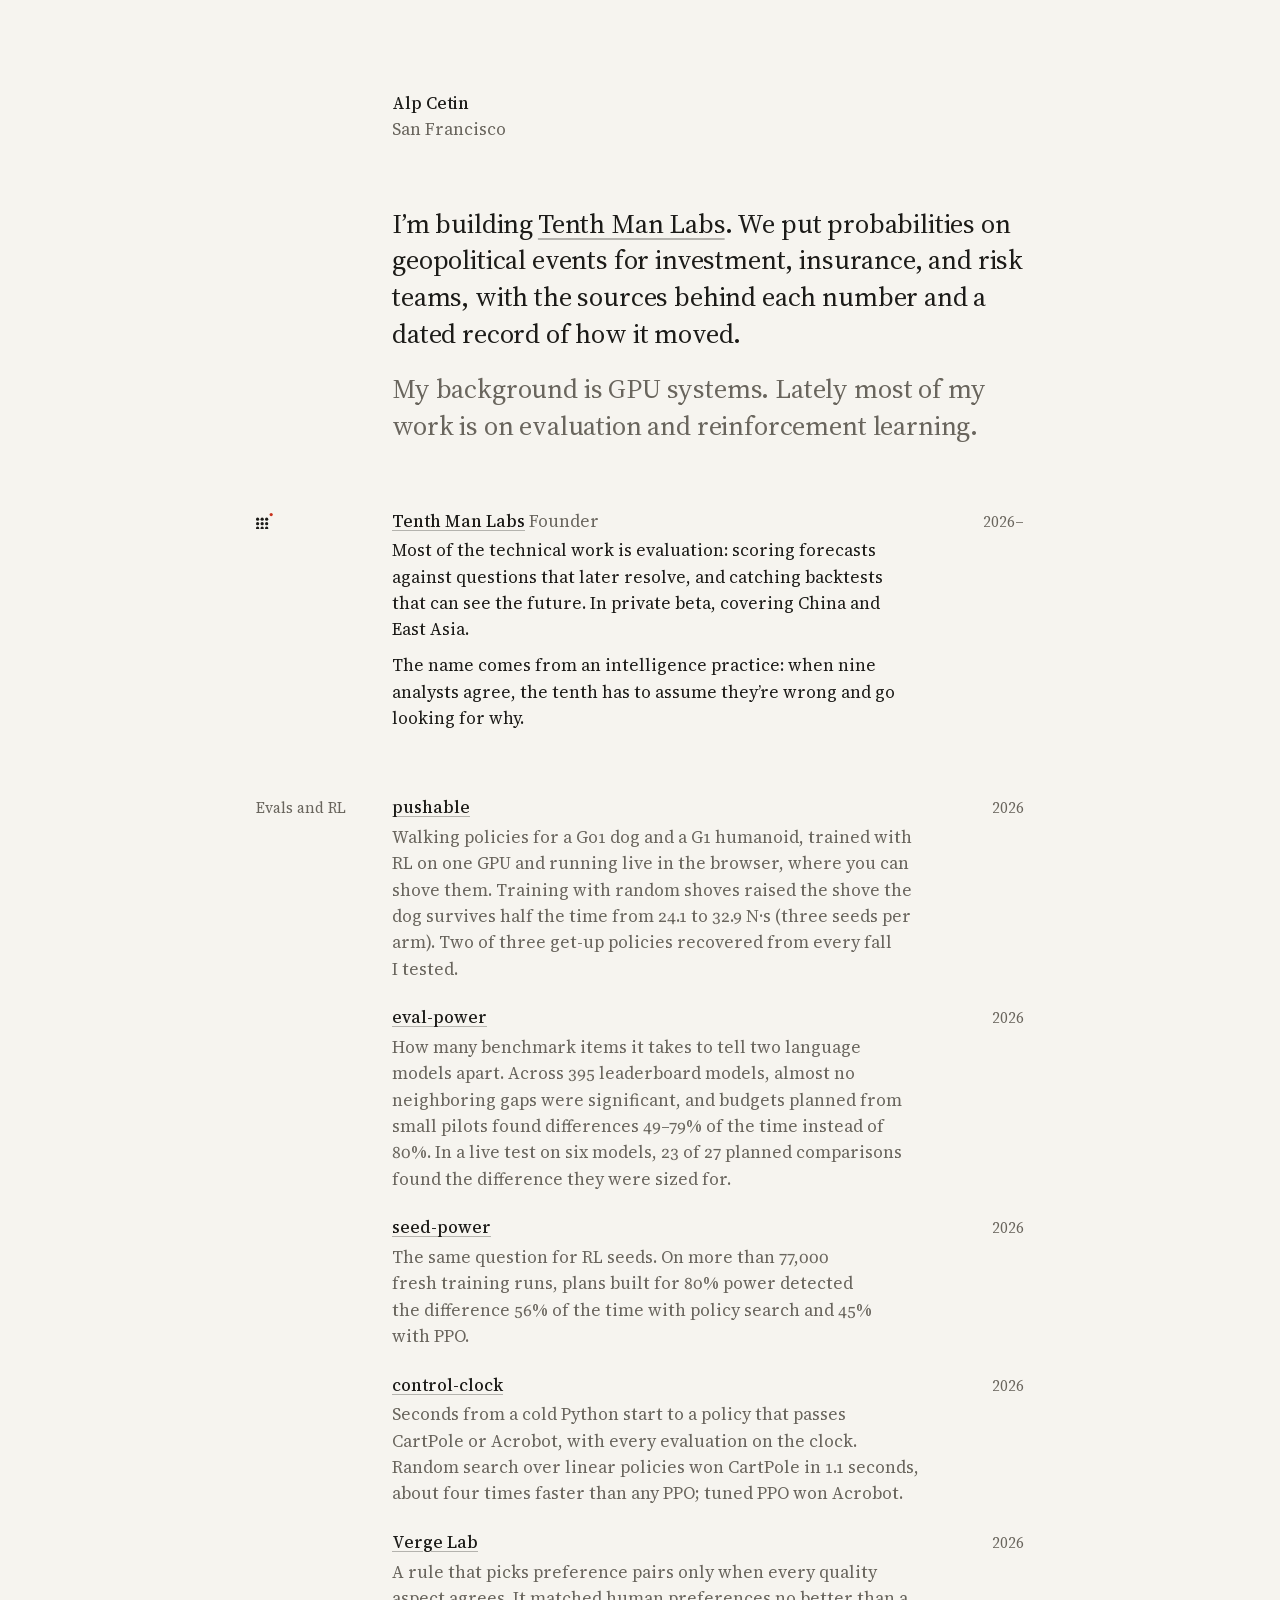
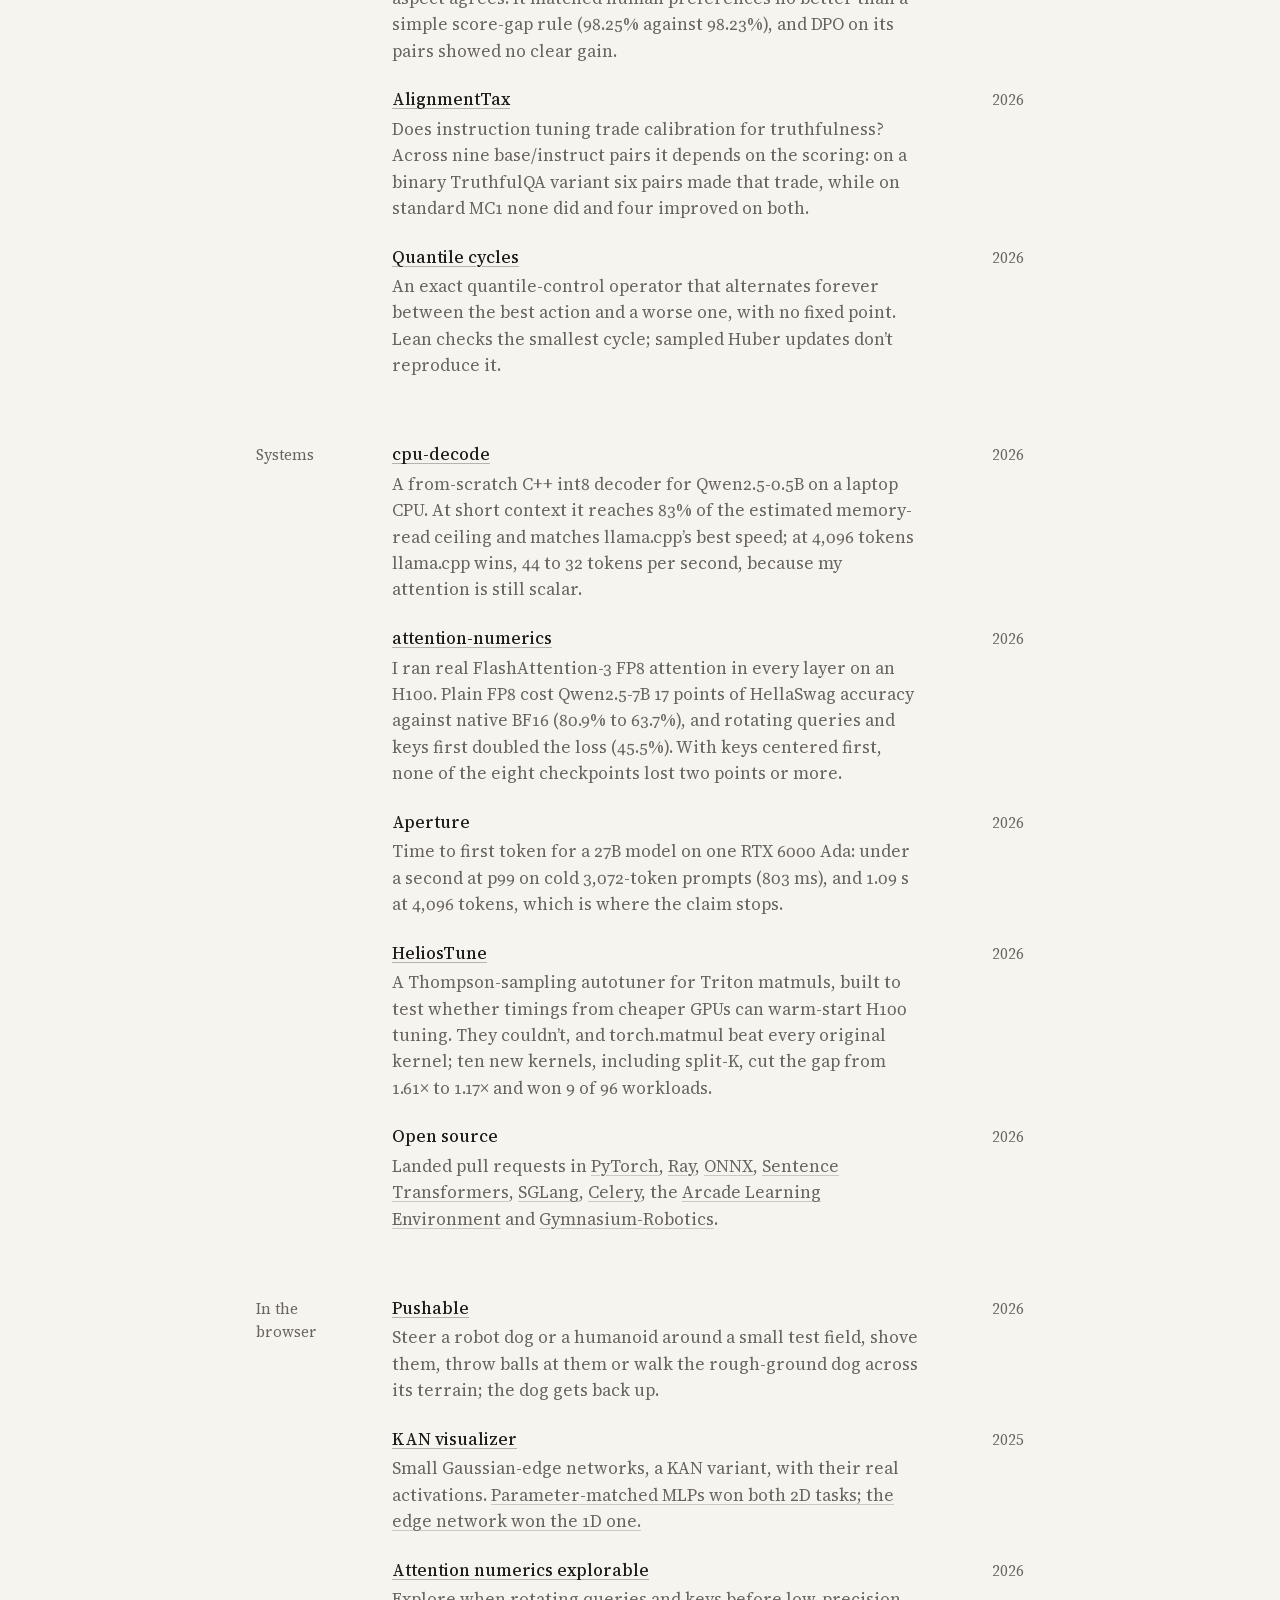
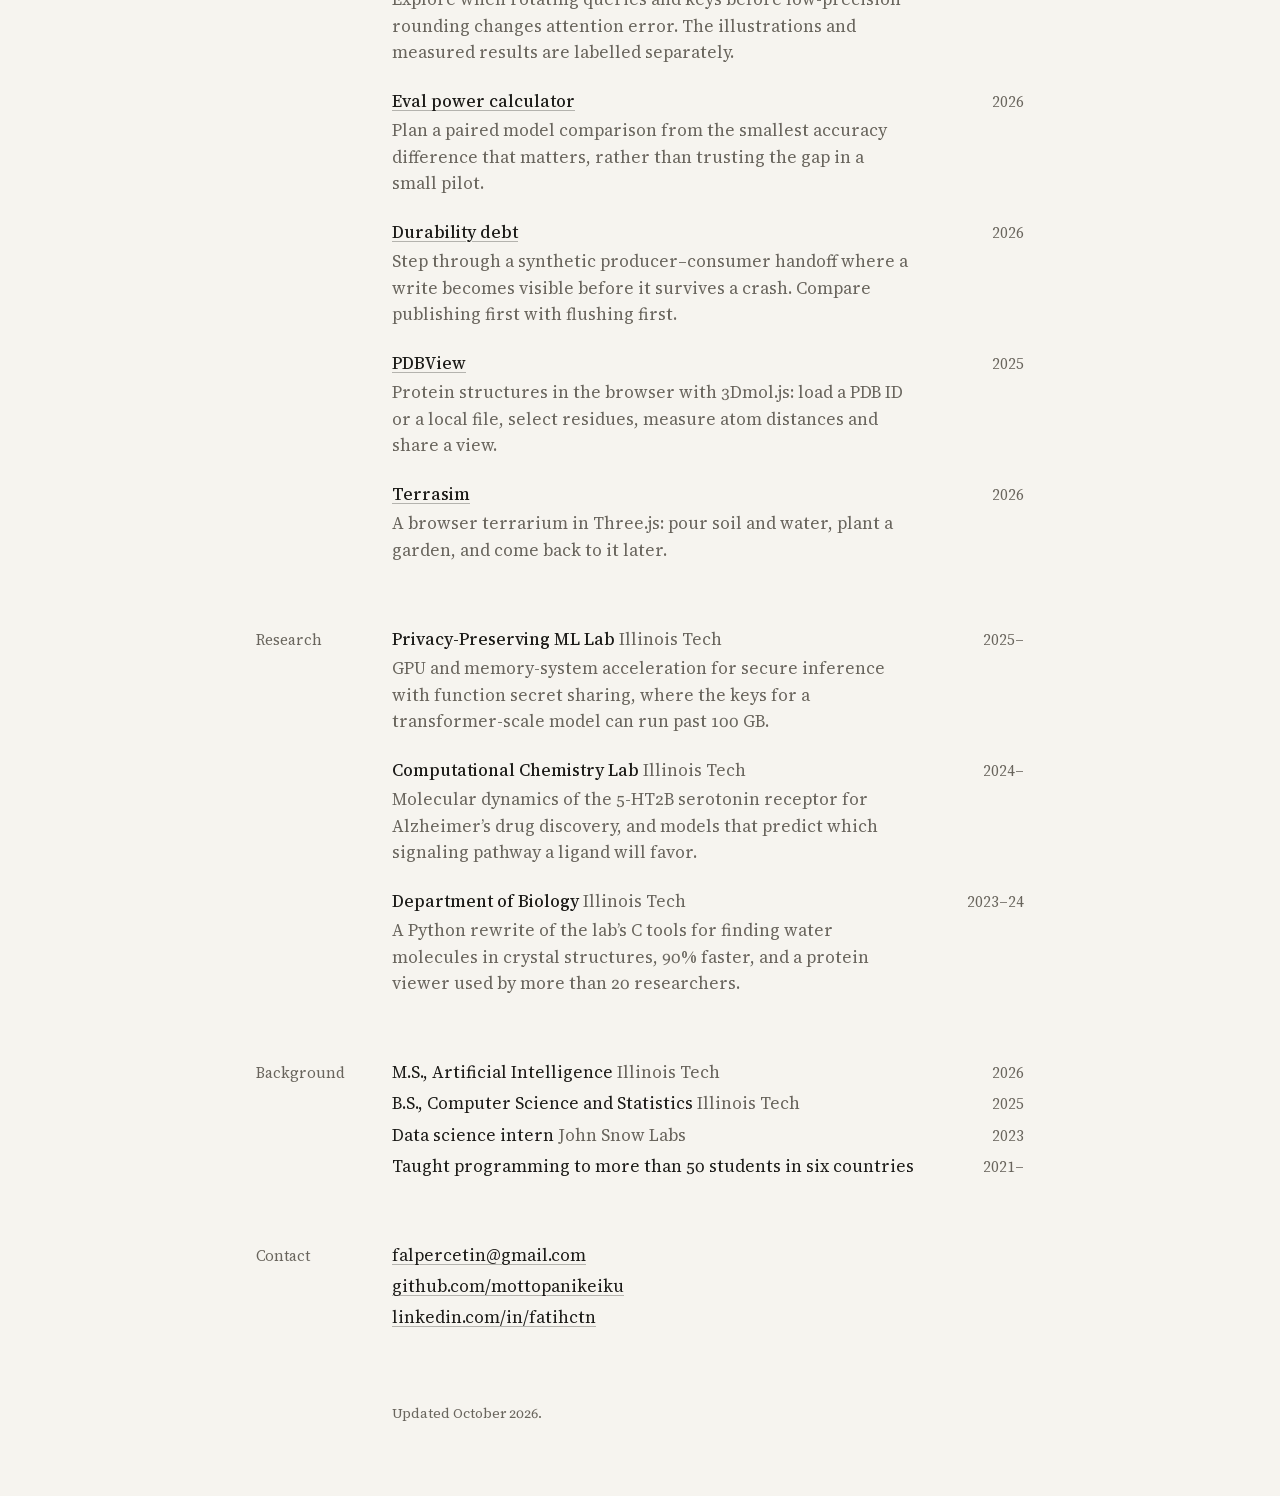
==== commit c82618d4: "Describe the pushable test field" ====
--- a/index.html
+++ b/index.html
@@ -139,7 +139,7 @@
         <li class="entry">
           <h3 class="title"><a href="https://mottopanikeiku.github.io/pushable/" data-print="mottopanikeiku.github.io/pushable">Pushable</a></h3>
           <p class="year"><time datetime="2026">2026</time></p>
-          <p class="desc">Steer a robot dog or a humanoid, drag it around and shove it; the dog gets back up.</p>
+          <p class="desc">Steer a robot dog or a humanoid around a small test field, shove them, throw balls at them or walk the rough-ground dog across its terrain; the dog gets back up.</p>
         </li>
         <li class="entry">
           <h3 class="title"><a href="https://mottopanikeiku.github.io/kan-visualizer/" data-print="mottopanikeiku.github.io/kan-visualizer">KAN visualizer</a></h3>
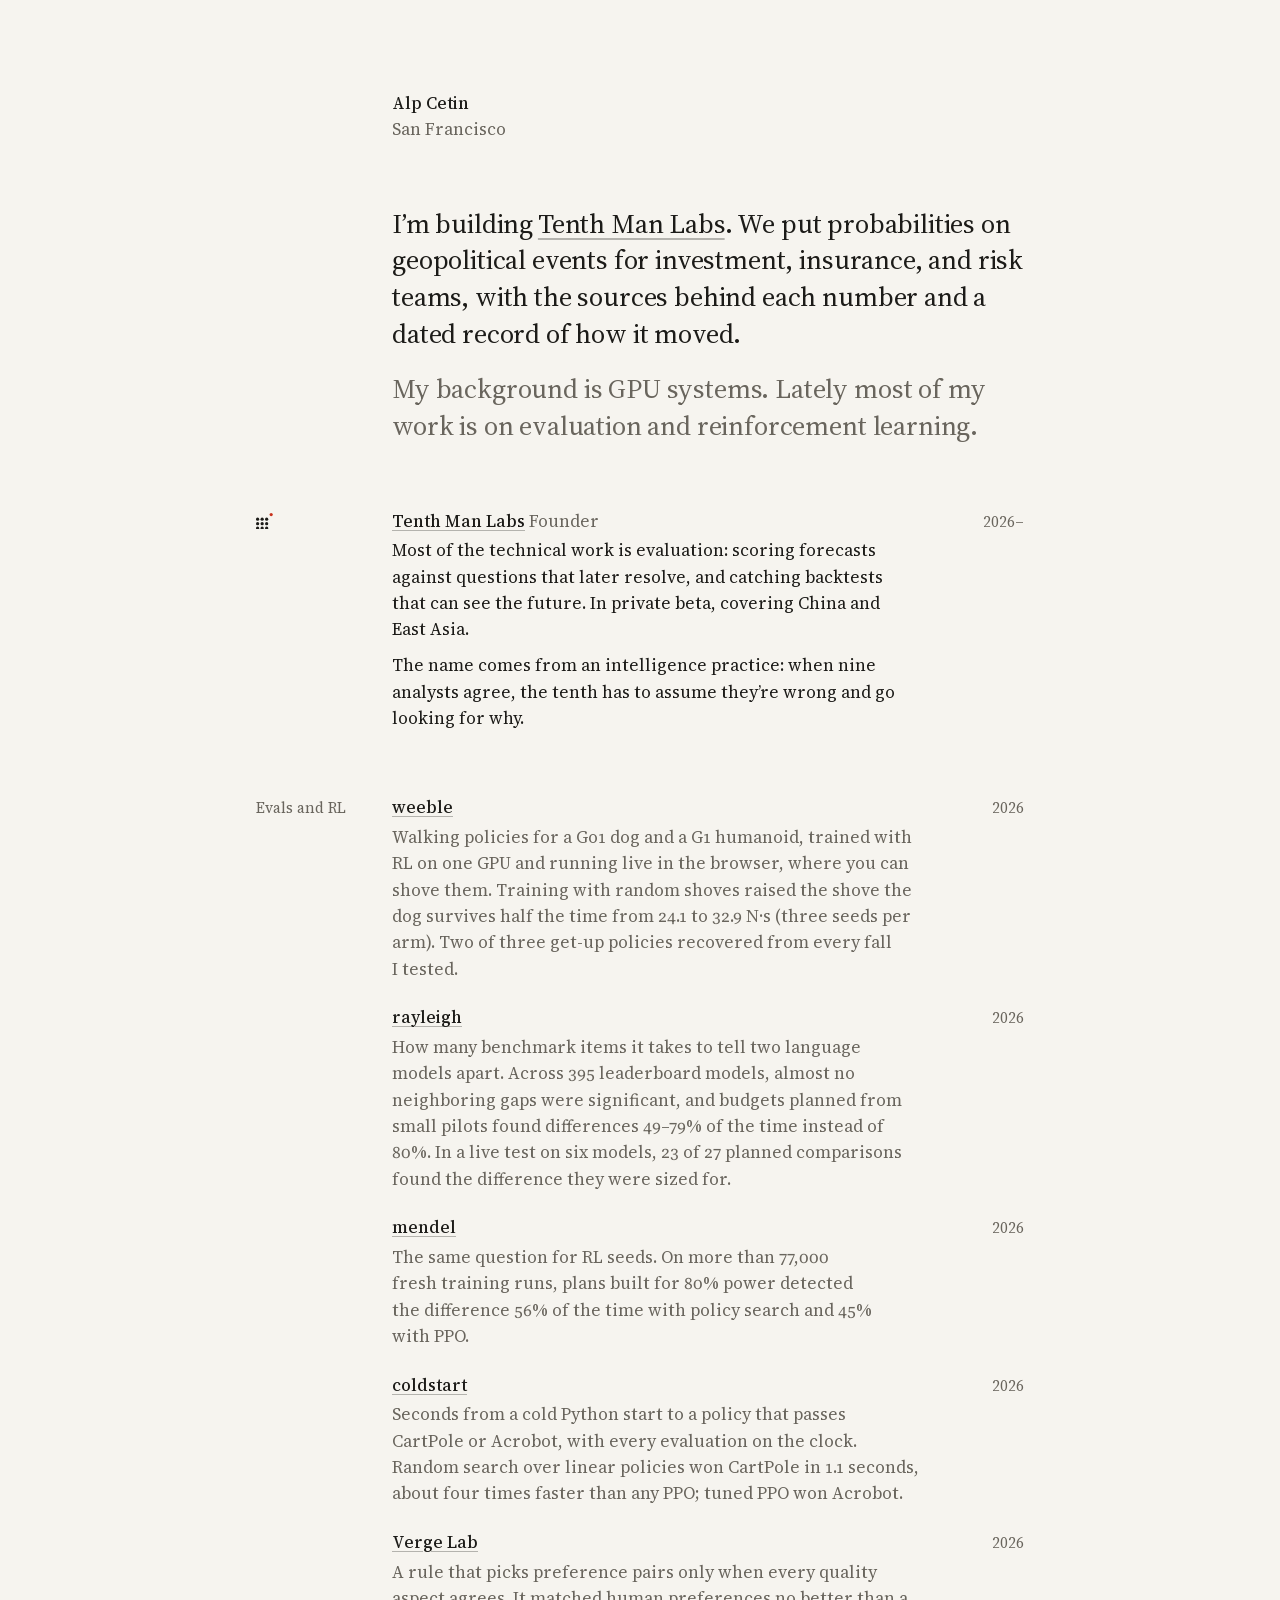
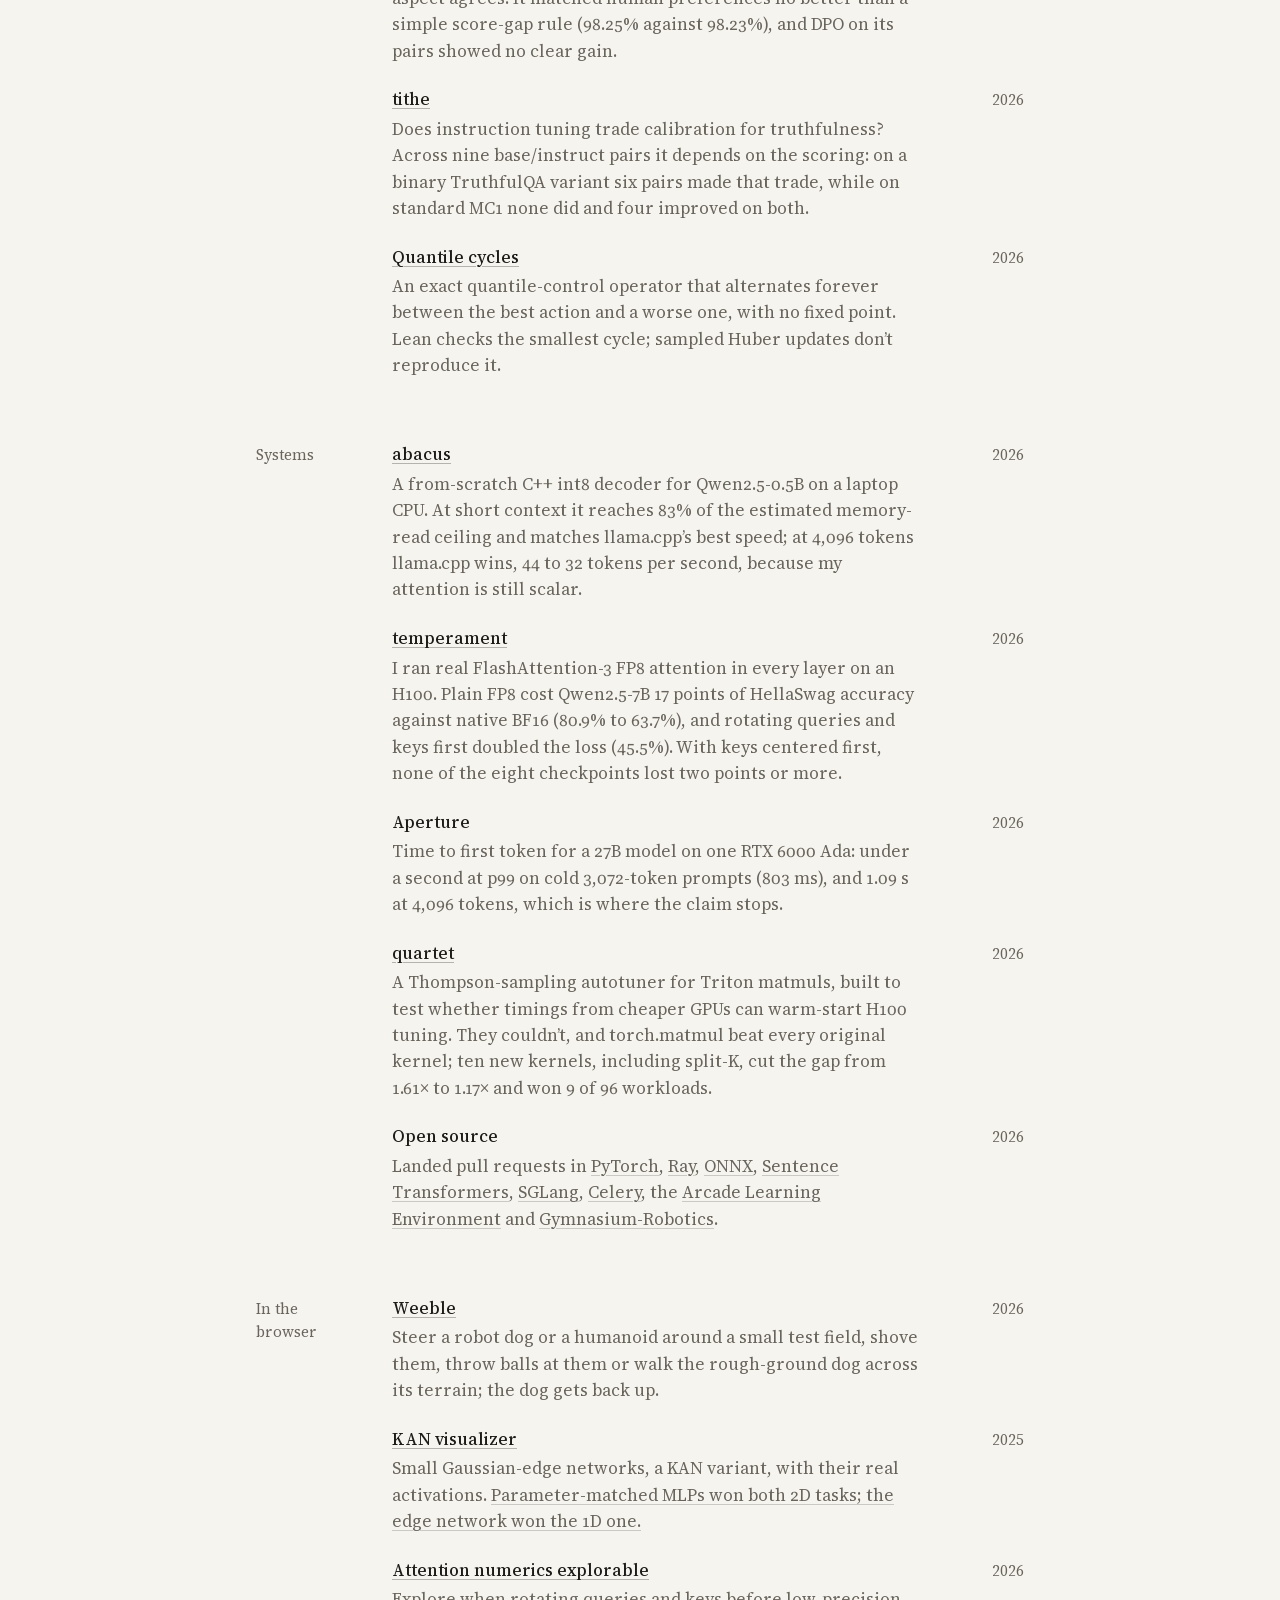
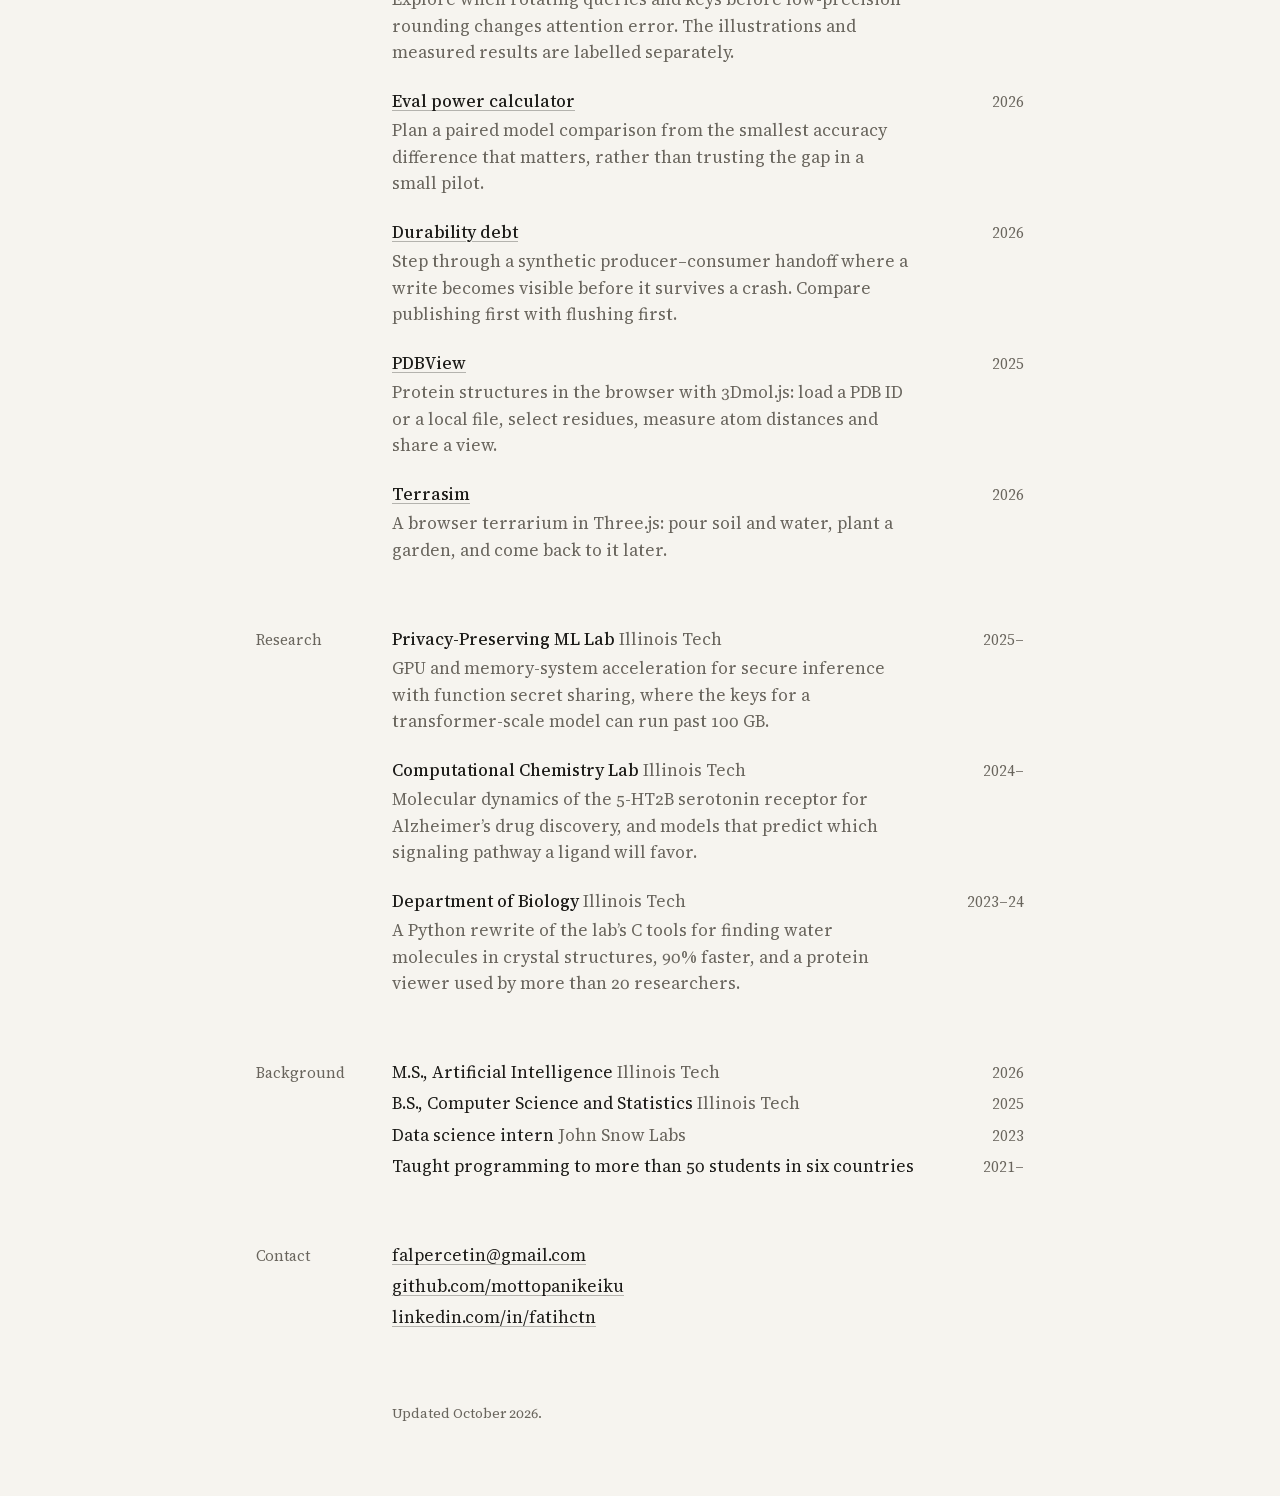
==== commit 1de89abe: "Use the new project names: rayleigh, mendel, temperament, abacus, quartet, tithe, coldstart, weeble" ====
--- a/index.html
+++ b/index.html
@@ -65,22 +65,22 @@
       <h2 id="evals">Evals and RL</h2>
       <ul>
         <li class="entry">
-          <h3 class="title"><a href="https://github.com/mottopanikeiku/pushable" data-print="github.com/mottopanikeiku/pushable">pushable</a></h3>
+          <h3 class="title"><a href="https://github.com/mottopanikeiku/weeble" data-print="github.com/mottopanikeiku/weeble">weeble</a></h3>
           <p class="year"><time datetime="2026">2026</time></p>
           <p class="desc">Walking policies for a Go1 dog and a G1 humanoid, trained with RL on one GPU and running live in the browser, where you can shove them. Training with random shoves raised the shove the dog survives half the time from 24.1 to 32.9 N·s (three seeds per arm). Two of three get-up policies recovered from every fall I tested.</p>
         </li>
         <li class="entry">
-          <h3 class="title"><a href="/projects/eval-power/" data-print="github.com/mottopanikeiku/eval-power">eval-power</a></h3>
+          <h3 class="title"><a href="/projects/eval-power/" data-print="github.com/mottopanikeiku/rayleigh">rayleigh</a></h3>
           <p class="year"><time datetime="2026">2026</time></p>
           <p class="desc">How many benchmark items it takes to tell two language models apart. Across 395 leaderboard models, almost no neighboring gaps were significant, and budgets planned from small pilots found differences 49–79% of the time instead of 80%. In a live test on six models, 23 of 27 planned comparisons found the difference they were sized for.</p>
         </li>
         <li class="entry brief">
-          <h3 class="title"><a href="/projects/seed-power/" data-print="github.com/mottopanikeiku/seed-power">seed-power</a></h3>
+          <h3 class="title"><a href="/projects/seed-power/" data-print="github.com/mottopanikeiku/mendel">mendel</a></h3>
           <p class="year"><time datetime="2026">2026</time></p>
           <p class="desc">The same question for RL seeds. On more than 77,000 fresh training runs, plans built for 80% power detected the difference 56% of the time with policy search and 45% with PPO.</p>
         </li>
         <li class="entry brief">
-          <h3 class="title"><a href="/projects/control-clock/" data-print="github.com/mottopanikeiku/control-clock">control-clock</a></h3>
+          <h3 class="title"><a href="/projects/control-clock/" data-print="github.com/mottopanikeiku/coldstart">coldstart</a></h3>
           <p class="year"><time datetime="2026">2026</time></p>
           <p class="desc">Seconds from a cold Python start to a policy that passes CartPole or Acrobot, with every evaluation on the clock. Random search over linear policies won CartPole in 1.1 seconds, about four times faster than any PPO; tuned PPO won Acrobot.</p>
         </li>
@@ -90,7 +90,7 @@
           <p class="desc">A rule that picks preference pairs only when every quality aspect agrees. It matched human preferences no better than a simple score-gap rule (98.25% against 98.23%), and DPO on its pairs showed no clear gain.</p>
         </li>
         <li class="entry brief">
-          <h3 class="title"><a href="/projects/alignmenttax/" data-print="github.com/mottopanikeiku/alignmenttax">AlignmentTax</a></h3>
+          <h3 class="title"><a href="/projects/alignmenttax/" data-print="github.com/mottopanikeiku/tithe">tithe</a></h3>
           <p class="year"><time datetime="2026">2026</time></p>
           <p class="desc">Does instruction tuning trade calibration for truthfulness? Across nine base/instruct pairs it depends on the scoring: on a binary TruthfulQA variant six pairs made that trade, while on standard MC1 none did and four improved on both.</p>
         </li>
@@ -106,12 +106,12 @@
       <h2 id="systems">Systems</h2>
       <ul>
         <li class="entry">
-          <h3 class="title"><a href="/projects/cpu-decode/" data-print="github.com/mottopanikeiku/cpu-decode">cpu-decode</a></h3>
+          <h3 class="title"><a href="/projects/cpu-decode/" data-print="github.com/mottopanikeiku/abacus">abacus</a></h3>
           <p class="year"><time datetime="2026">2026</time></p>
           <p class="desc">A from-scratch C++ int8 decoder for Qwen2.5-0.5B on a laptop CPU. At short context it reaches 83% of the estimated memory-read ceiling and matches llama.cpp’s best speed; at 4,096 tokens llama.cpp wins, 44 to 32 tokens per second, because my attention is still scalar.</p>
         </li>
         <li class="entry">
-          <h3 class="title"><a href="/projects/attention-numerics/" data-print="github.com/mottopanikeiku/attention-numerics">attention-numerics</a></h3>
+          <h3 class="title"><a href="/projects/attention-numerics/" data-print="github.com/mottopanikeiku/temperament">temperament</a></h3>
           <p class="year"><time datetime="2026">2026</time></p>
           <p class="desc">I ran real FlashAttention-3 FP8 attention in every layer on an H100. Plain FP8 cost Qwen2.5-7B 17 points of HellaSwag accuracy against native BF16 (80.9% to 63.7%), and rotating queries and keys first doubled the loss (45.5%). With keys centered first, none of the eight checkpoints lost two points or more.</p>
         </li>
@@ -121,7 +121,7 @@
           <p class="desc">Time to first token for a 27B model on one <span class="nb">RTX 6000 Ada</span>: under a second at p99 on cold 3,072-token prompts (803&nbsp;ms), and 1.09&nbsp;s at 4,096 tokens, which is where the claim stops.</p>
         </li>
         <li class="entry brief">
-          <h3 class="title"><a href="/projects/heliostune/" data-print="github.com/mottopanikeiku/heliostune">HeliosTune</a></h3>
+          <h3 class="title"><a href="/projects/heliostune/" data-print="github.com/mottopanikeiku/quartet">quartet</a></h3>
           <p class="year"><time datetime="2026">2026</time></p>
           <p class="desc">A Thompson-sampling autotuner for Triton matmuls, built to test whether timings from cheaper GPUs can warm-start H100 tuning. They couldn’t, and torch.matmul beat every original kernel; ten new kernels, including split-K, cut the gap from 1.61× to 1.17× and won 9 of 96 workloads.</p>
         </li>
@@ -137,7 +137,7 @@
       <h2 id="tools">In the browser</h2>
       <ul>
         <li class="entry">
-          <h3 class="title"><a href="https://mottopanikeiku.github.io/pushable/" data-print="mottopanikeiku.github.io/pushable">Pushable</a></h3>
+          <h3 class="title"><a href="https://mottopanikeiku.github.io/weeble/" data-print="mottopanikeiku.github.io/weeble">Weeble</a></h3>
           <p class="year"><time datetime="2026">2026</time></p>
           <p class="desc">Steer a robot dog or a humanoid around a small test field, shove them, throw balls at them or walk the rough-ground dog across its terrain; the dog gets back up.</p>
         </li>
@@ -147,12 +147,12 @@
           <p class="desc">Small Gaussian-edge networks, a KAN variant, with their real activations. <a href="https://github.com/mottopanikeiku/kan-visualizer/blob/298419407d3251bdaeb5f70426ec2ed526480799/results/mlp_comparison/summary.json">Parameter-matched MLPs won both 2D tasks; the edge network won the 1D one.</a></p>
         </li>
         <li class="entry">
-          <h3 class="title"><a href="https://mottopanikeiku.github.io/attention-numerics/">Attention numerics explorable</a></h3>
+          <h3 class="title"><a href="https://mottopanikeiku.github.io/temperament/">Attention numerics explorable</a></h3>
           <p class="year"><time datetime="2026">2026</time></p>
           <p class="desc">Explore when rotating queries and keys before low-precision rounding changes attention error. The illustrations and measured results are labelled separately.</p>
         </li>
         <li class="entry">
-          <h3 class="title"><a href="https://mottopanikeiku.github.io/eval-power/">Eval power calculator</a></h3>
+          <h3 class="title"><a href="https://mottopanikeiku.github.io/rayleigh/">Eval power calculator</a></h3>
           <p class="year"><time datetime="2026">2026</time></p>
           <p class="desc">Plan a paired model comparison from the smallest accuracy difference that matters, rather than trusting the gap in a small pilot.</p>
         </li>
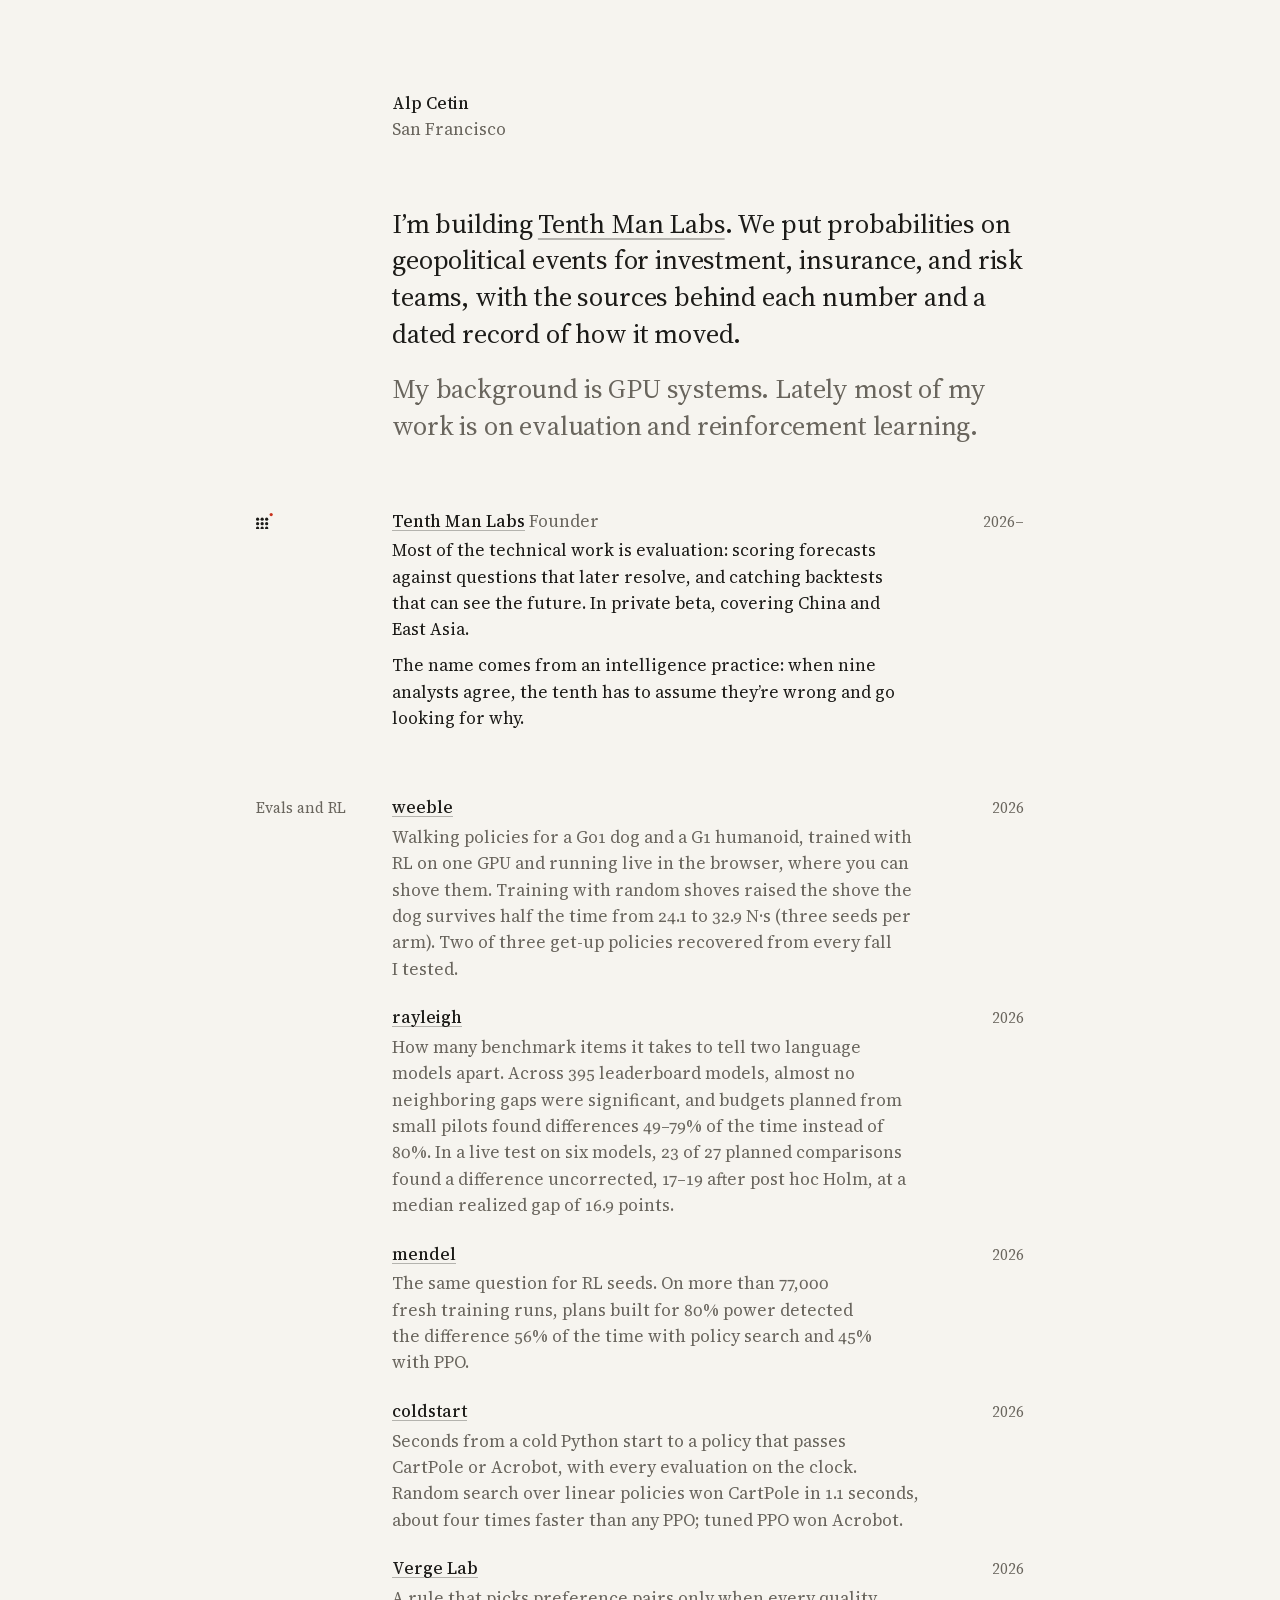
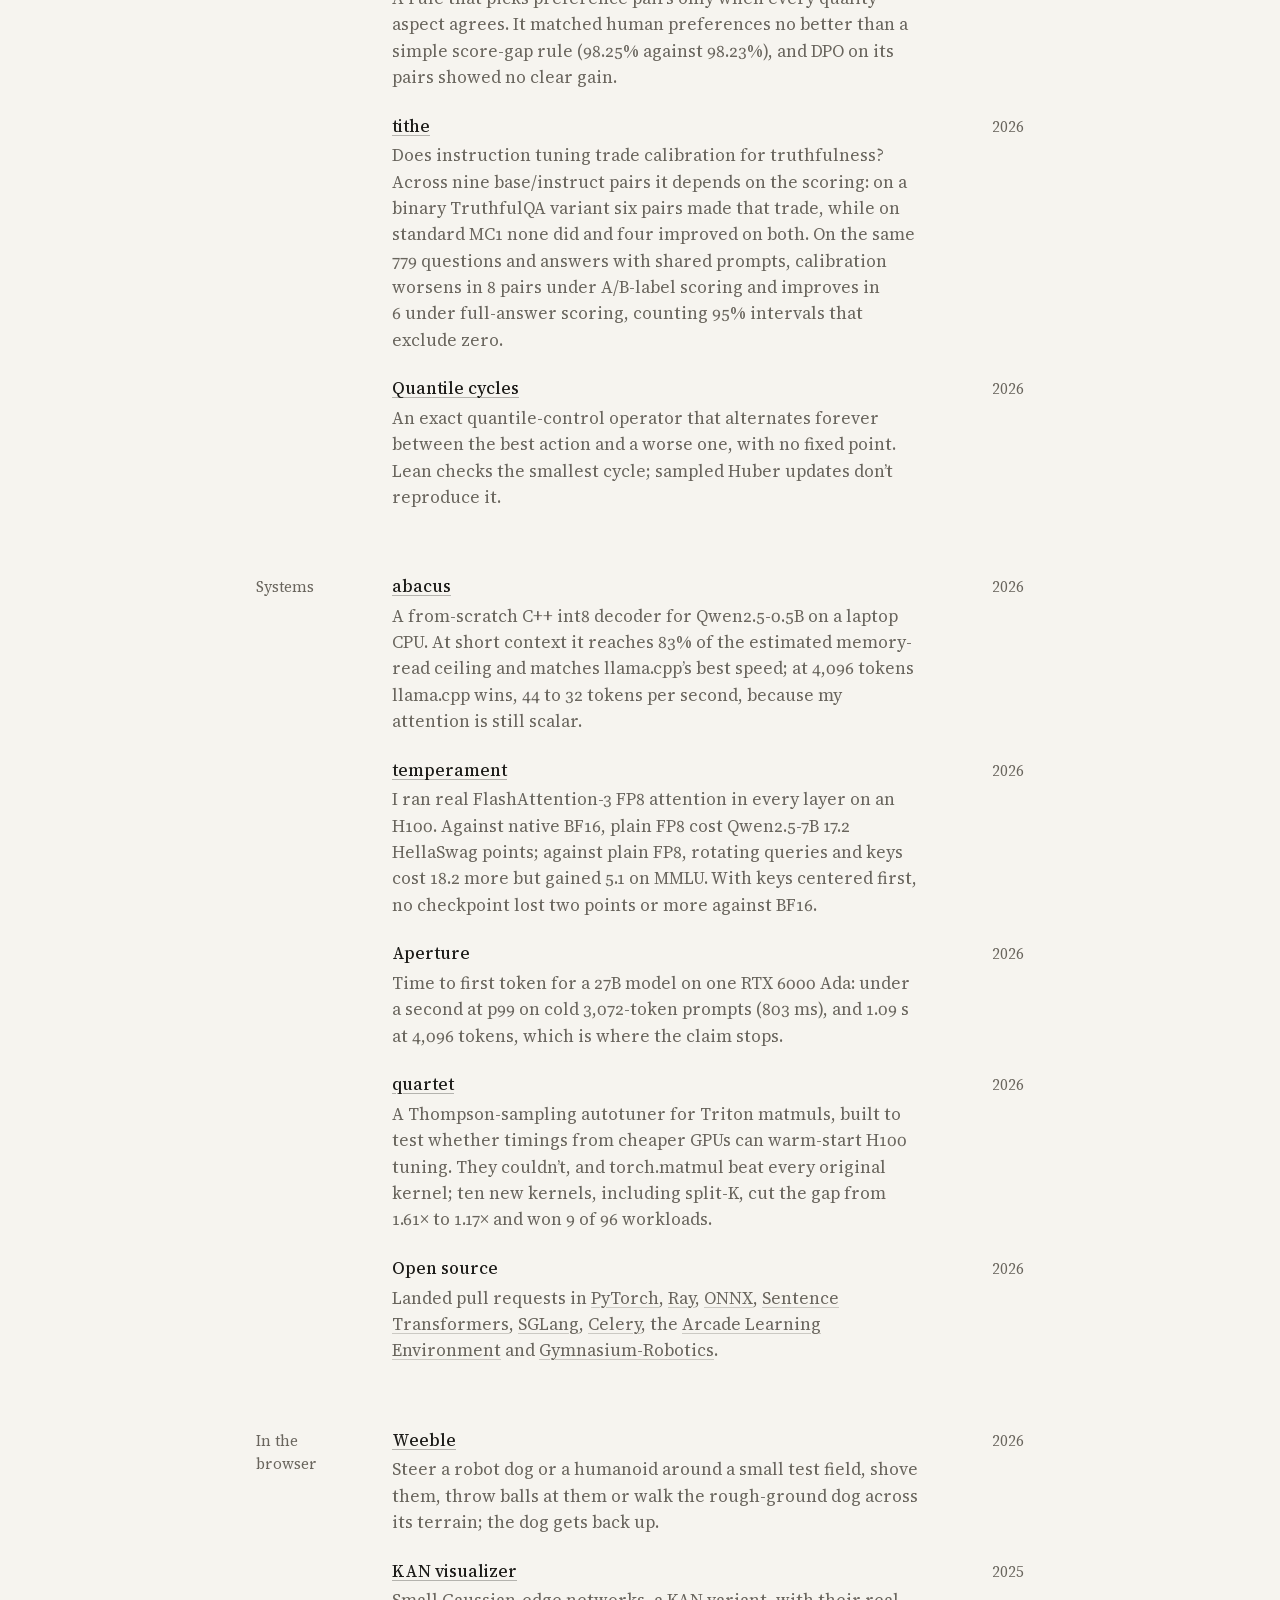
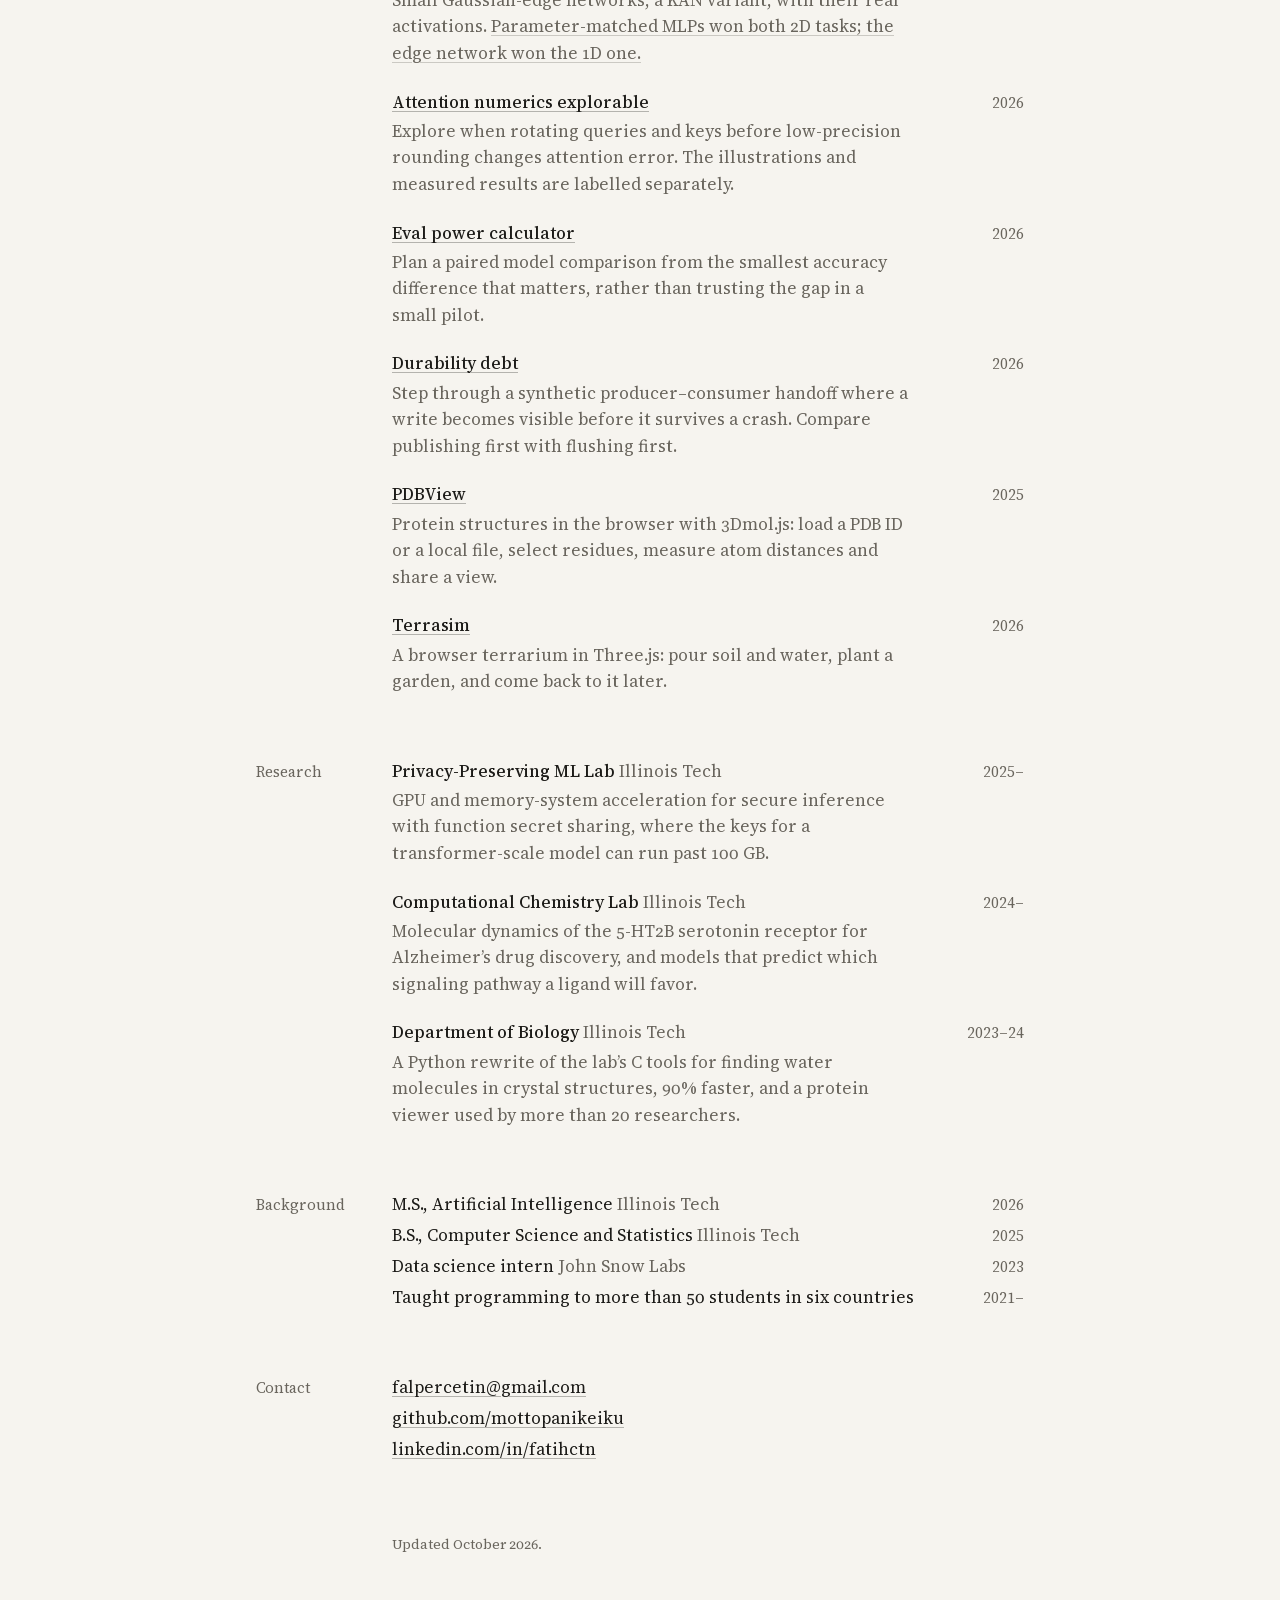
==== commit 1f7da8fe: "Match the homepage, cards and figure text to the temperament, rayleigh and tithe write-ups" ====
--- a/index.html
+++ b/index.html
@@ -72,7 +72,7 @@
         <li class="entry">
           <h3 class="title"><a href="/projects/eval-power/" data-print="github.com/mottopanikeiku/rayleigh">rayleigh</a></h3>
           <p class="year"><time datetime="2026">2026</time></p>
-          <p class="desc">How many benchmark items it takes to tell two language models apart. Across 395 leaderboard models, almost no neighboring gaps were significant, and budgets planned from small pilots found differences 49–79% of the time instead of 80%. In a live test on six models, 23 of 27 planned comparisons found the difference they were sized for.</p>
+          <p class="desc">How many benchmark items it takes to tell two language models apart. Across 395 leaderboard models, almost no neighboring gaps were significant, and budgets planned from small pilots found differences 49–79% of the time instead of 80%. In a live test on six models, 23 of 27 planned comparisons found a difference uncorrected, 17–19 after post hoc Holm, at a median realized gap of 16.9 points.</p>
         </li>
         <li class="entry brief">
           <h3 class="title"><a href="/projects/seed-power/" data-print="github.com/mottopanikeiku/mendel">mendel</a></h3>
@@ -92,7 +92,7 @@
         <li class="entry brief">
           <h3 class="title"><a href="/projects/alignmenttax/" data-print="github.com/mottopanikeiku/tithe">tithe</a></h3>
           <p class="year"><time datetime="2026">2026</time></p>
-          <p class="desc">Does instruction tuning trade calibration for truthfulness? Across nine base/instruct pairs it depends on the scoring: on a binary TruthfulQA variant six pairs made that trade, while on standard MC1 none did and four improved on both.</p>
+          <p class="desc">Does instruction tuning trade calibration for truthfulness? Across nine base/instruct pairs it depends on the scoring: on a binary TruthfulQA variant six pairs made that trade, while on standard MC1 none did and four improved on both. On the same 779 questions and answers with shared prompts, calibration worsens in 8 pairs under A/B-label scoring and improves in 6 under full-answer scoring, counting 95% intervals that exclude zero.</p>
         </li>
         <li class="entry brief">
           <h3 class="title"><a href="/projects/quantile-cycles/" data-print="github.com/mottopanikeiku/quantile-cycles">Quantile cycles</a></h3>
@@ -113,7 +113,7 @@
         <li class="entry">
           <h3 class="title"><a href="/projects/attention-numerics/" data-print="github.com/mottopanikeiku/temperament">temperament</a></h3>
           <p class="year"><time datetime="2026">2026</time></p>
-          <p class="desc">I ran real FlashAttention-3 FP8 attention in every layer on an H100. Plain FP8 cost Qwen2.5-7B 17 points of HellaSwag accuracy against native BF16 (80.9% to 63.7%), and rotating queries and keys first doubled the loss (45.5%). With keys centered first, none of the eight checkpoints lost two points or more.</p>
+          <p class="desc">I ran real FlashAttention-3 FP8 attention in every layer on an H100. Against native BF16, plain FP8 cost Qwen2.5-7B 17.2 HellaSwag points; against plain FP8, rotating queries and keys cost 18.2 more but gained 5.1 on MMLU. With keys centered first, no checkpoint lost two points or more against BF16.</p>
         </li>
         <li class="entry">
           <h3 class="title">Aperture</h3>
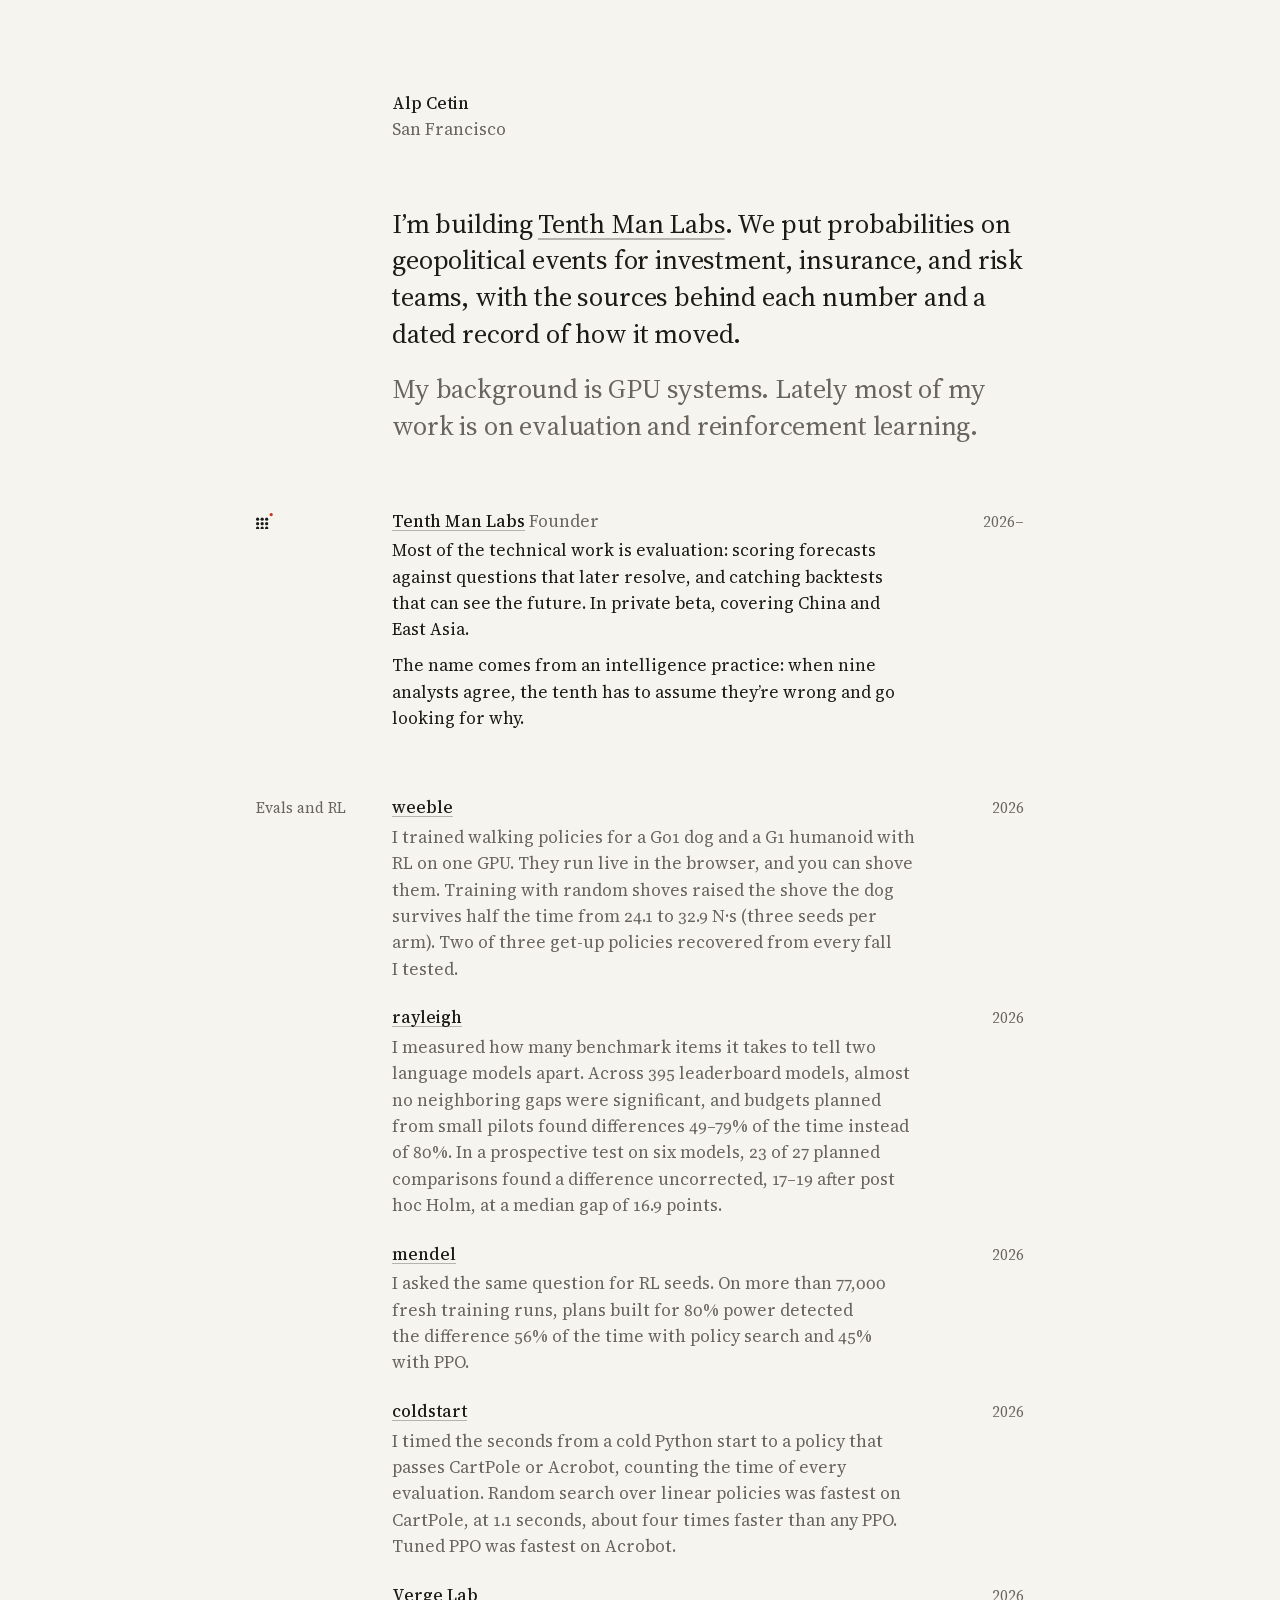
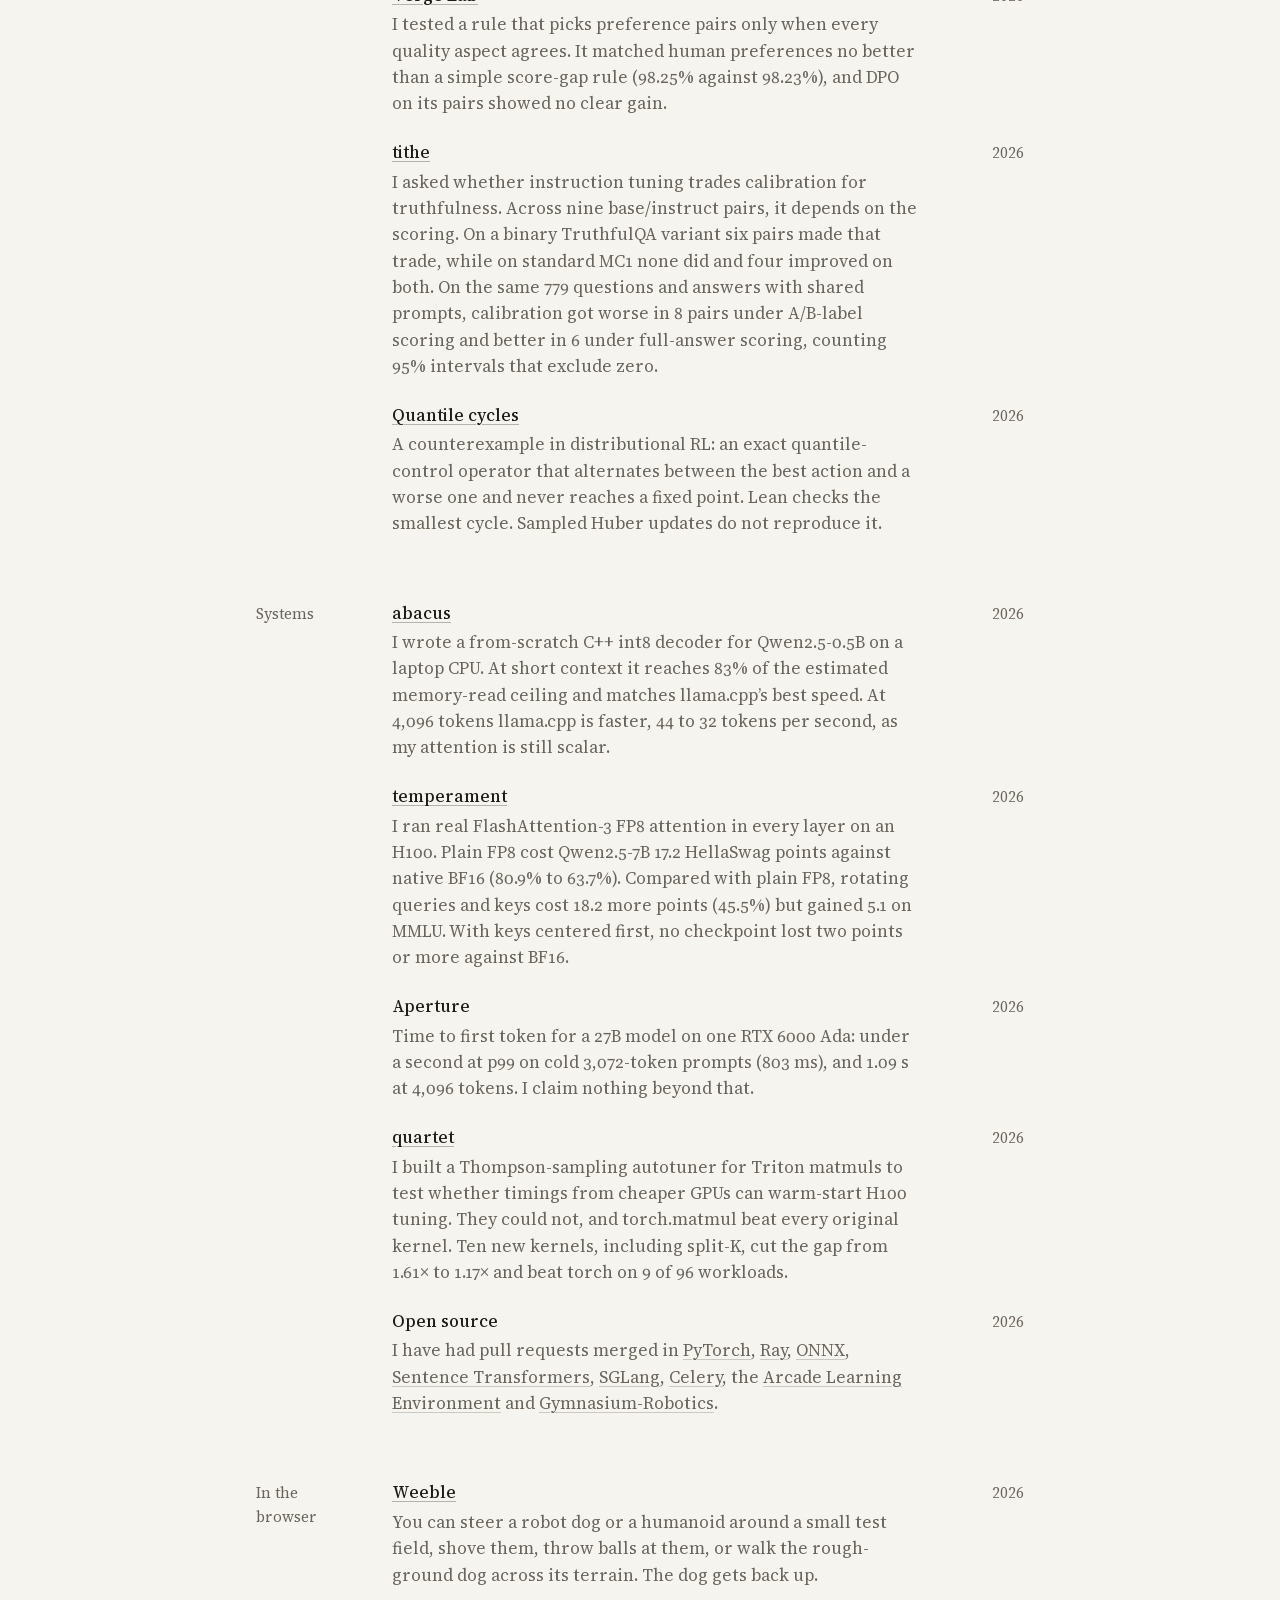
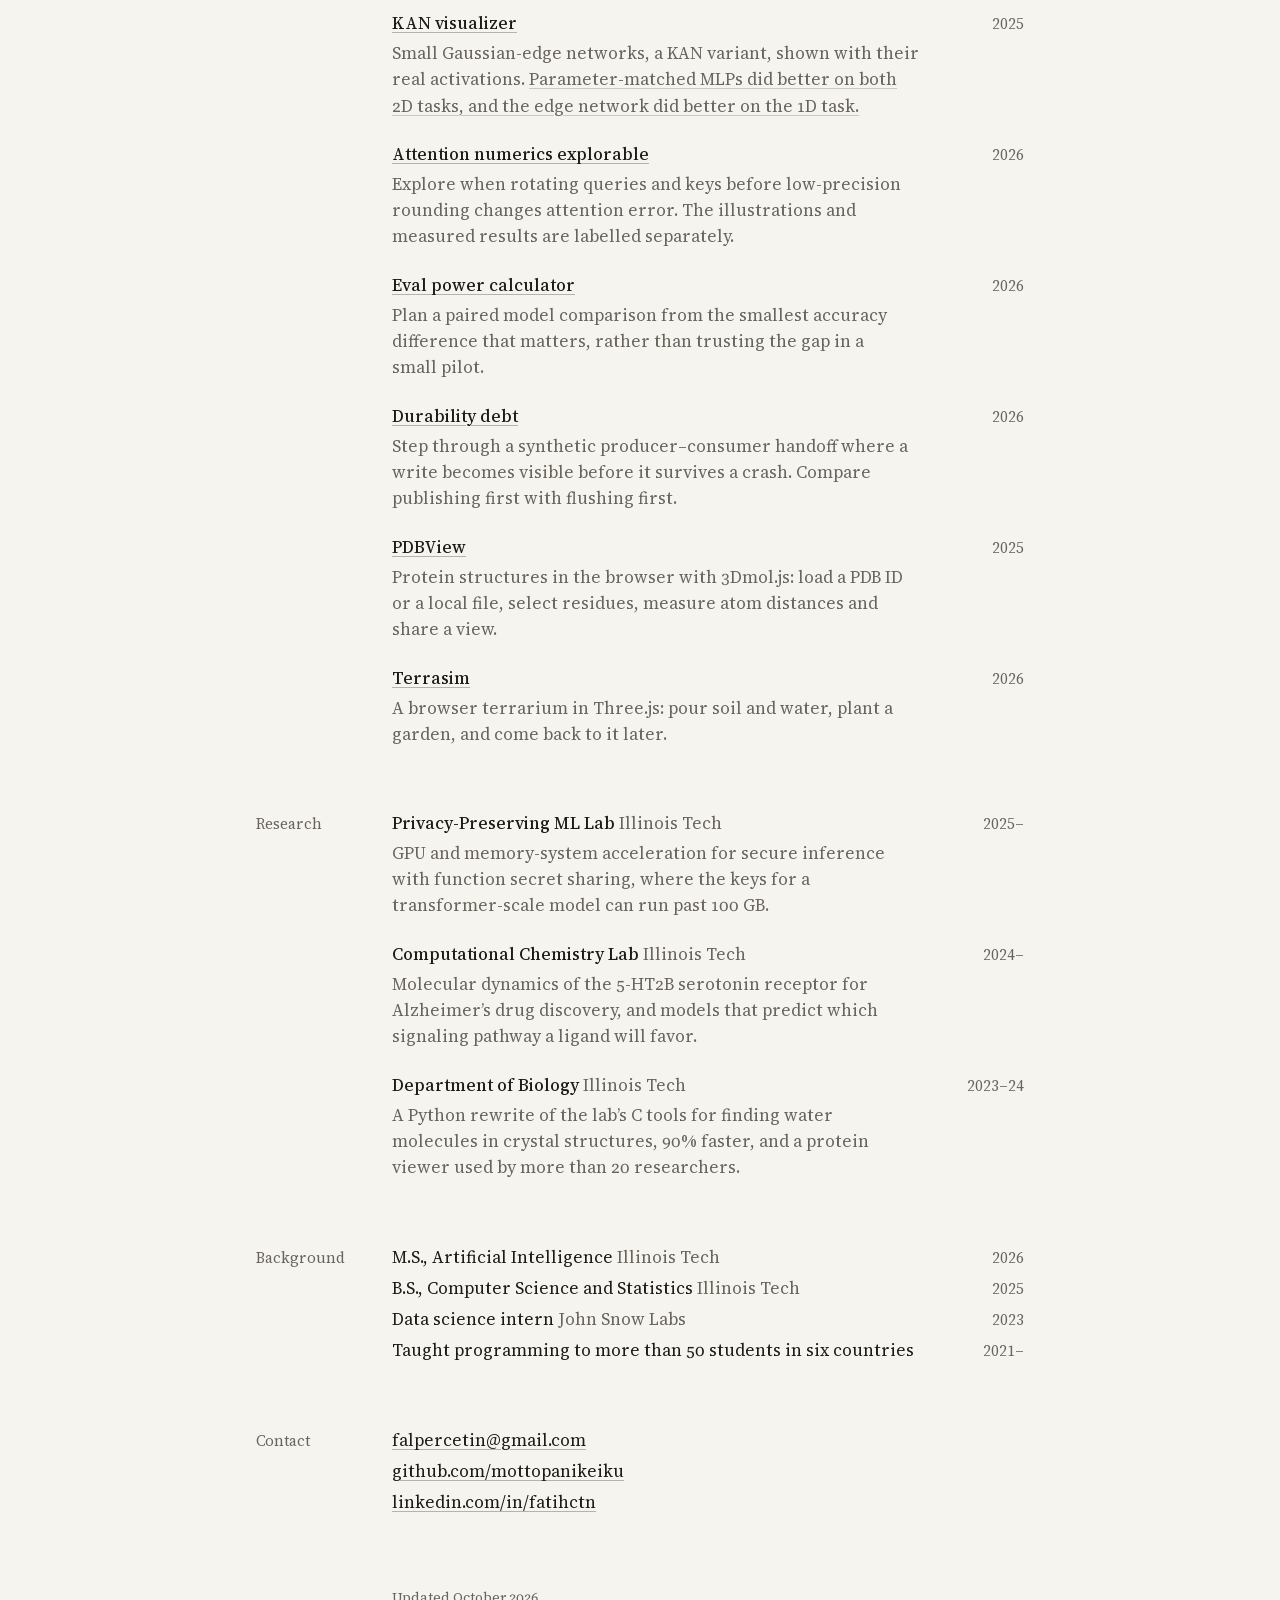
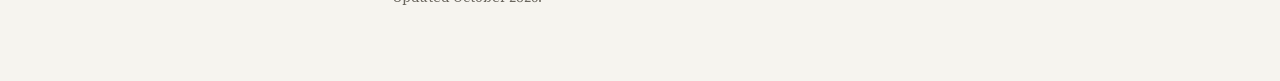
==== commit 149b0ab7: "Rewrite the temperament, rayleigh and tithe pages and the homepage entries in plain language" ====
--- a/index.html
+++ b/index.html
@@ -67,37 +67,37 @@
         <li class="entry">
           <h3 class="title"><a href="https://github.com/mottopanikeiku/weeble" data-print="github.com/mottopanikeiku/weeble">weeble</a></h3>
           <p class="year"><time datetime="2026">2026</time></p>
-          <p class="desc">Walking policies for a Go1 dog and a G1 humanoid, trained with RL on one GPU and running live in the browser, where you can shove them. Training with random shoves raised the shove the dog survives half the time from 24.1 to 32.9 N·s (three seeds per arm). Two of three get-up policies recovered from every fall I tested.</p>
+          <p class="desc">I trained walking policies for a Go1 dog and a G1 humanoid with RL on one GPU. They run live in the browser, and you can shove them. Training with random shoves raised the shove the dog survives half the time from 24.1 to 32.9 N·s (three seeds per arm). Two of three get-up policies recovered from every fall I tested.</p>
         </li>
         <li class="entry">
           <h3 class="title"><a href="/projects/eval-power/" data-print="github.com/mottopanikeiku/rayleigh">rayleigh</a></h3>
           <p class="year"><time datetime="2026">2026</time></p>
-          <p class="desc">How many benchmark items it takes to tell two language models apart. Across 395 leaderboard models, almost no neighboring gaps were significant, and budgets planned from small pilots found differences 49–79% of the time instead of 80%. In a live test on six models, 23 of 27 planned comparisons found a difference uncorrected, 17–19 after post hoc Holm, at a median realized gap of 16.9 points.</p>
+          <p class="desc">I measured how many benchmark items it takes to tell two language models apart. Across 395 leaderboard models, almost no neighboring gaps were significant, and budgets planned from small pilots found differences 49–79% of the time instead of 80%. In a prospective test on six models, 23 of 27 planned comparisons found a difference uncorrected, 17–19 after post hoc Holm, at a median gap of 16.9 points.</p>
         </li>
         <li class="entry brief">
           <h3 class="title"><a href="/projects/seed-power/" data-print="github.com/mottopanikeiku/mendel">mendel</a></h3>
           <p class="year"><time datetime="2026">2026</time></p>
-          <p class="desc">The same question for RL seeds. On more than 77,000 fresh training runs, plans built for 80% power detected the difference 56% of the time with policy search and 45% with PPO.</p>
+          <p class="desc">I asked the same question for RL seeds. On more than 77,000 fresh training runs, plans built for 80% power detected the difference 56% of the time with policy search and 45% with PPO.</p>
         </li>
         <li class="entry brief">
           <h3 class="title"><a href="/projects/control-clock/" data-print="github.com/mottopanikeiku/coldstart">coldstart</a></h3>
           <p class="year"><time datetime="2026">2026</time></p>
-          <p class="desc">Seconds from a cold Python start to a policy that passes CartPole or Acrobot, with every evaluation on the clock. Random search over linear policies won CartPole in 1.1 seconds, about four times faster than any PPO; tuned PPO won Acrobot.</p>
+          <p class="desc">I timed the seconds from a cold Python start to a policy that passes CartPole or Acrobot, counting the time of every evaluation. Random search over linear policies was fastest on CartPole, at 1.1 seconds, about four times faster than any PPO. Tuned PPO was fastest on Acrobot.</p>
         </li>
         <li class="entry brief">
           <h3 class="title"><a href="/projects/verge-lab/" data-print="github.com/mottopanikeiku/verge-lab">Verge Lab</a></h3>
           <p class="year"><time datetime="2026">2026</time></p>
-          <p class="desc">A rule that picks preference pairs only when every quality aspect agrees. It matched human preferences no better than a simple score-gap rule (98.25% against 98.23%), and DPO on its pairs showed no clear gain.</p>
+          <p class="desc">I tested a rule that picks preference pairs only when every quality aspect agrees. It matched human preferences no better than a simple score-gap rule (98.25% against 98.23%), and DPO on its pairs showed no clear gain.</p>
         </li>
         <li class="entry brief">
           <h3 class="title"><a href="/projects/alignmenttax/" data-print="github.com/mottopanikeiku/tithe">tithe</a></h3>
           <p class="year"><time datetime="2026">2026</time></p>
-          <p class="desc">Does instruction tuning trade calibration for truthfulness? Across nine base/instruct pairs it depends on the scoring: on a binary TruthfulQA variant six pairs made that trade, while on standard MC1 none did and four improved on both. On the same 779 questions and answers with shared prompts, calibration worsens in 8 pairs under A/B-label scoring and improves in 6 under full-answer scoring, counting 95% intervals that exclude zero.</p>
+          <p class="desc">I asked whether instruction tuning trades calibration for truthfulness. Across nine base/instruct pairs, it depends on the scoring. On a binary TruthfulQA variant six pairs made that trade, while on standard MC1 none did and four improved on both. On the same 779 questions and answers with shared prompts, calibration got worse in 8 pairs under A/B-label scoring and better in 6 under full-answer scoring, counting 95% intervals that exclude zero.</p>
         </li>
         <li class="entry brief">
           <h3 class="title"><a href="/projects/quantile-cycles/" data-print="github.com/mottopanikeiku/quantile-cycles">Quantile cycles</a></h3>
           <p class="year"><time datetime="2026">2026</time></p>
-          <p class="desc">An exact quantile-control operator that alternates forever between the best action and a worse one, with no fixed point. Lean checks the smallest cycle; sampled Huber updates don’t reproduce it.</p>
+          <p class="desc">A counterexample in distributional RL: an exact quantile-control operator that alternates between the best action and a worse one and never reaches a fixed point. Lean checks the smallest cycle. Sampled Huber updates do not reproduce it.</p>
         </li>
       </ul>
     </section>
@@ -108,27 +108,27 @@
         <li class="entry">
           <h3 class="title"><a href="/projects/cpu-decode/" data-print="github.com/mottopanikeiku/abacus">abacus</a></h3>
           <p class="year"><time datetime="2026">2026</time></p>
-          <p class="desc">A from-scratch C++ int8 decoder for Qwen2.5-0.5B on a laptop CPU. At short context it reaches 83% of the estimated memory-read ceiling and matches llama.cpp’s best speed; at 4,096 tokens llama.cpp wins, 44 to 32 tokens per second, because my attention is still scalar.</p>
+          <p class="desc">I wrote a from-scratch C++ int8 decoder for Qwen2.5-0.5B on a laptop CPU. At short context it reaches 83% of the estimated memory-read ceiling and matches llama.cpp’s best speed. At 4,096 tokens llama.cpp is faster, 44 to 32 tokens per second, as my attention is still scalar.</p>
         </li>
         <li class="entry">
           <h3 class="title"><a href="/projects/attention-numerics/" data-print="github.com/mottopanikeiku/temperament">temperament</a></h3>
           <p class="year"><time datetime="2026">2026</time></p>
-          <p class="desc">I ran real FlashAttention-3 FP8 attention in every layer on an H100. Against native BF16, plain FP8 cost Qwen2.5-7B 17.2 HellaSwag points; against plain FP8, rotating queries and keys cost 18.2 more but gained 5.1 on MMLU. With keys centered first, no checkpoint lost two points or more against BF16.</p>
+          <p class="desc">I ran real FlashAttention-3 FP8 attention in every layer on an H100. Plain FP8 cost Qwen2.5-7B 17.2 HellaSwag points against native BF16 (80.9% to 63.7%). Compared with plain FP8, rotating queries and keys cost 18.2 more points (45.5%) but gained 5.1 on MMLU. With keys centered first, no checkpoint lost two points or more against BF16.</p>
         </li>
         <li class="entry">
           <h3 class="title">Aperture</h3>
           <p class="year"><time datetime="2026">2026</time></p>
-          <p class="desc">Time to first token for a 27B model on one <span class="nb">RTX 6000 Ada</span>: under a second at p99 on cold 3,072-token prompts (803&nbsp;ms), and 1.09&nbsp;s at 4,096 tokens, which is where the claim stops.</p>
+          <p class="desc">Time to first token for a 27B model on one <span class="nb">RTX 6000 Ada</span>: under a second at p99 on cold 3,072-token prompts (803&nbsp;ms), and 1.09&nbsp;s at 4,096 tokens. I claim nothing beyond that.</p>
         </li>
         <li class="entry brief">
           <h3 class="title"><a href="/projects/heliostune/" data-print="github.com/mottopanikeiku/quartet">quartet</a></h3>
           <p class="year"><time datetime="2026">2026</time></p>
-          <p class="desc">A Thompson-sampling autotuner for Triton matmuls, built to test whether timings from cheaper GPUs can warm-start H100 tuning. They couldn’t, and torch.matmul beat every original kernel; ten new kernels, including split-K, cut the gap from 1.61× to 1.17× and won 9 of 96 workloads.</p>
+          <p class="desc">I built a Thompson-sampling autotuner for Triton matmuls to test whether timings from cheaper GPUs can warm-start H100 tuning. They could not, and torch.matmul beat every original kernel. Ten new kernels, including split-K, cut the gap from 1.61× to 1.17× and beat torch on 9 of 96 workloads.</p>
         </li>
         <li class="entry">
           <h3 class="title">Open source</h3>
           <p class="year"><time datetime="2026">2026</time></p>
-          <p class="desc">Landed pull requests in <a href="https://github.com/pytorch/pytorch/pull/196711">PyTorch</a>, <a href="https://github.com/ray-project/ray/pulls?q=is%3Apr+author%3Amottopanikeiku+is%3Amerged">Ray</a>, <a href="https://github.com/onnx/onnx/pull/8435">ONNX</a>, <a href="https://github.com/huggingface/sentence-transformers/pulls?q=is%3Apr+author%3Amottopanikeiku+is%3Amerged">Sentence Transformers</a>, <a href="https://github.com/sgl-project/sglang/pulls?q=is%3Apr+author%3Amottopanikeiku+is%3Amerged">SGLang</a>, <a href="https://github.com/celery/celery/pulls?q=is%3Apr+author%3Amottopanikeiku+is%3Amerged">Celery</a>, the <a href="https://github.com/Farama-Foundation/Arcade-Learning-Environment/pull/743">Arcade Learning Environment</a> and <a href="https://github.com/Farama-Foundation/Gymnasium-Robotics/pull/344">Gymnasium-Robotics</a>.</p>
+          <p class="desc">I have had pull requests merged in <a href="https://github.com/pytorch/pytorch/pull/196711">PyTorch</a>, <a href="https://github.com/ray-project/ray/pulls?q=is%3Apr+author%3Amottopanikeiku+is%3Amerged">Ray</a>, <a href="https://github.com/onnx/onnx/pull/8435">ONNX</a>, <a href="https://github.com/huggingface/sentence-transformers/pulls?q=is%3Apr+author%3Amottopanikeiku+is%3Amerged">Sentence Transformers</a>, <a href="https://github.com/sgl-project/sglang/pulls?q=is%3Apr+author%3Amottopanikeiku+is%3Amerged">SGLang</a>, <a href="https://github.com/celery/celery/pulls?q=is%3Apr+author%3Amottopanikeiku+is%3Amerged">Celery</a>, the <a href="https://github.com/Farama-Foundation/Arcade-Learning-Environment/pull/743">Arcade Learning Environment</a> and <a href="https://github.com/Farama-Foundation/Gymnasium-Robotics/pull/344">Gymnasium-Robotics</a>.</p>
         </li>
       </ul>
     </section>
@@ -139,12 +139,12 @@
         <li class="entry">
           <h3 class="title"><a href="https://mottopanikeiku.github.io/weeble/" data-print="mottopanikeiku.github.io/weeble">Weeble</a></h3>
           <p class="year"><time datetime="2026">2026</time></p>
-          <p class="desc">Steer a robot dog or a humanoid around a small test field, shove them, throw balls at them or walk the rough-ground dog across its terrain; the dog gets back up.</p>
+          <p class="desc">You can steer a robot dog or a humanoid around a small test field, shove them, throw balls at them, or walk the rough-ground dog across its terrain. The dog gets back up.</p>
         </li>
         <li class="entry">
           <h3 class="title"><a href="https://mottopanikeiku.github.io/kan-visualizer/" data-print="mottopanikeiku.github.io/kan-visualizer">KAN visualizer</a></h3>
           <p class="year"><time datetime="2025">2025</time></p>
-          <p class="desc">Small Gaussian-edge networks, a KAN variant, with their real activations. <a href="https://github.com/mottopanikeiku/kan-visualizer/blob/298419407d3251bdaeb5f70426ec2ed526480799/results/mlp_comparison/summary.json">Parameter-matched MLPs won both 2D tasks; the edge network won the 1D one.</a></p>
+          <p class="desc">Small Gaussian-edge networks, a KAN variant, shown with their real activations. <a href="https://github.com/mottopanikeiku/kan-visualizer/blob/298419407d3251bdaeb5f70426ec2ed526480799/results/mlp_comparison/summary.json">Parameter-matched MLPs did better on both 2D tasks, and the edge network did better on the 1D task.</a></p>
         </li>
         <li class="entry">
           <h3 class="title"><a href="https://mottopanikeiku.github.io/temperament/">Attention numerics explorable</a></h3>
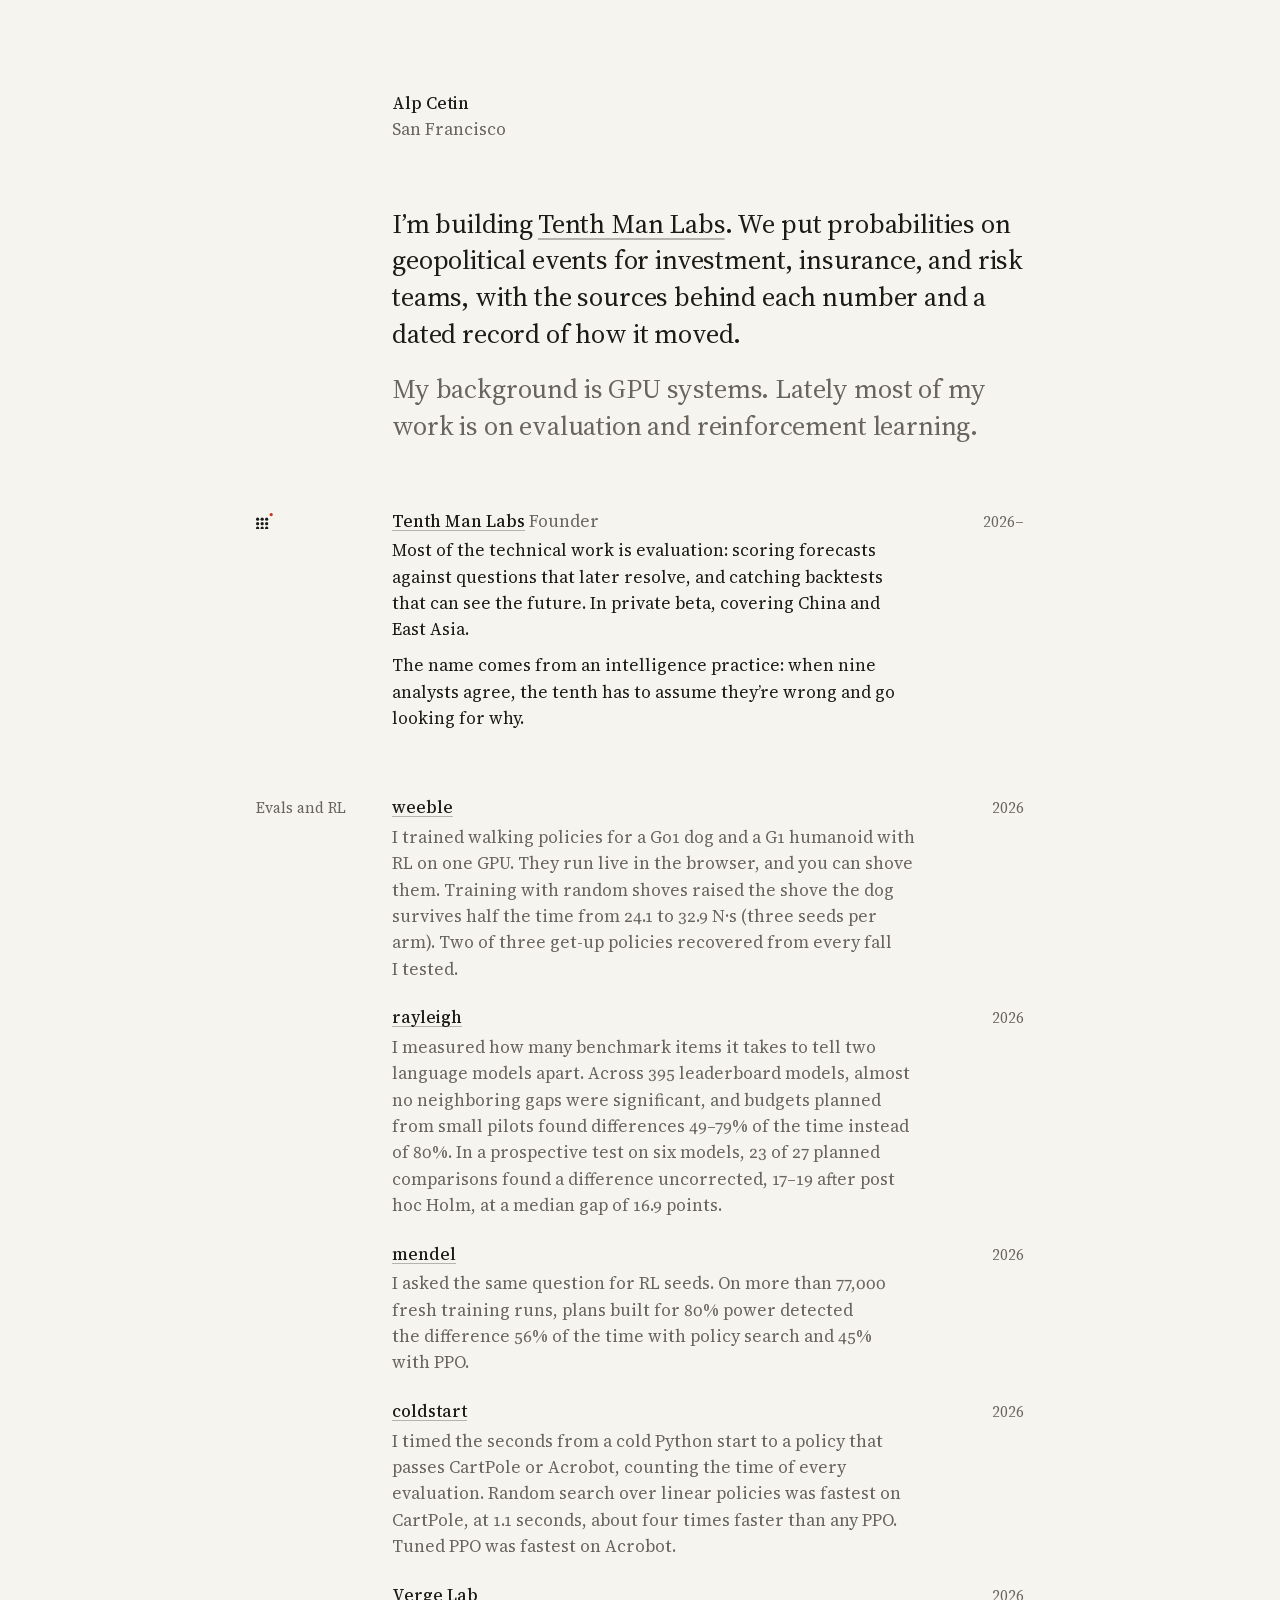
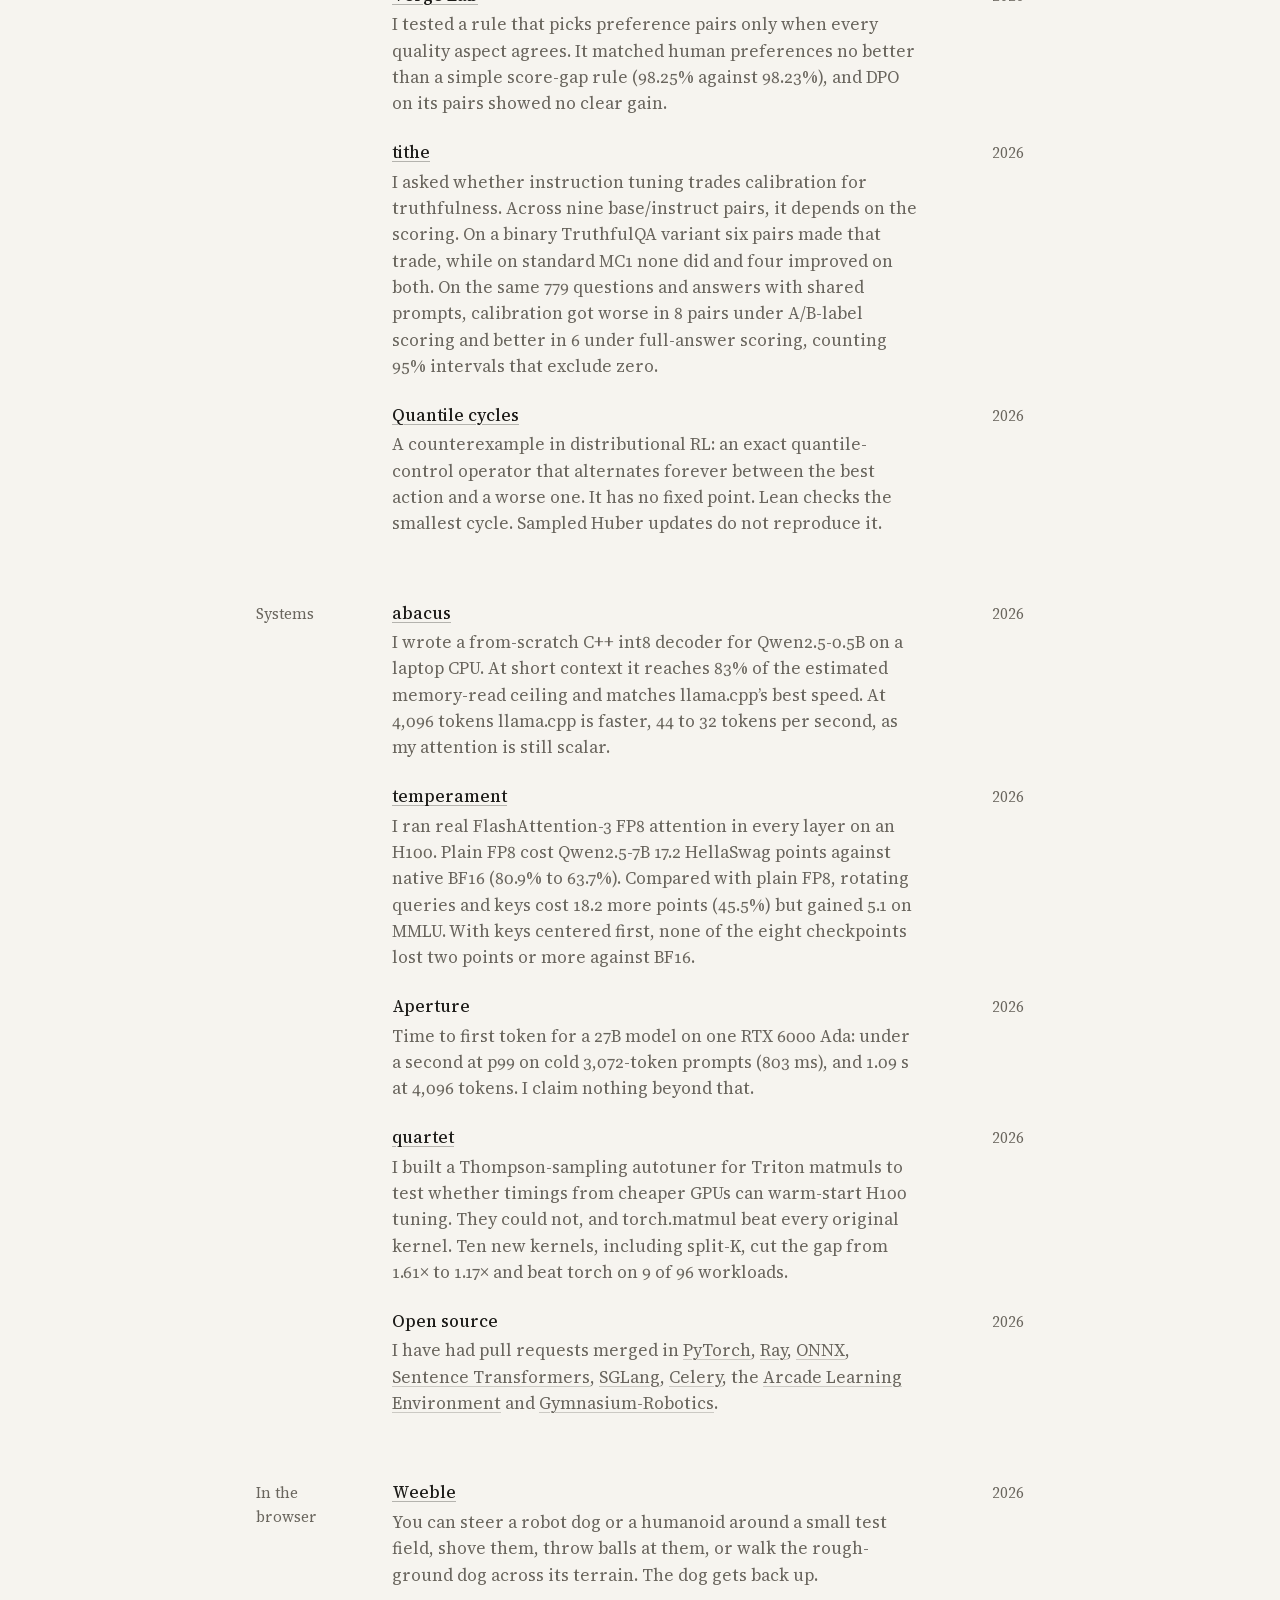
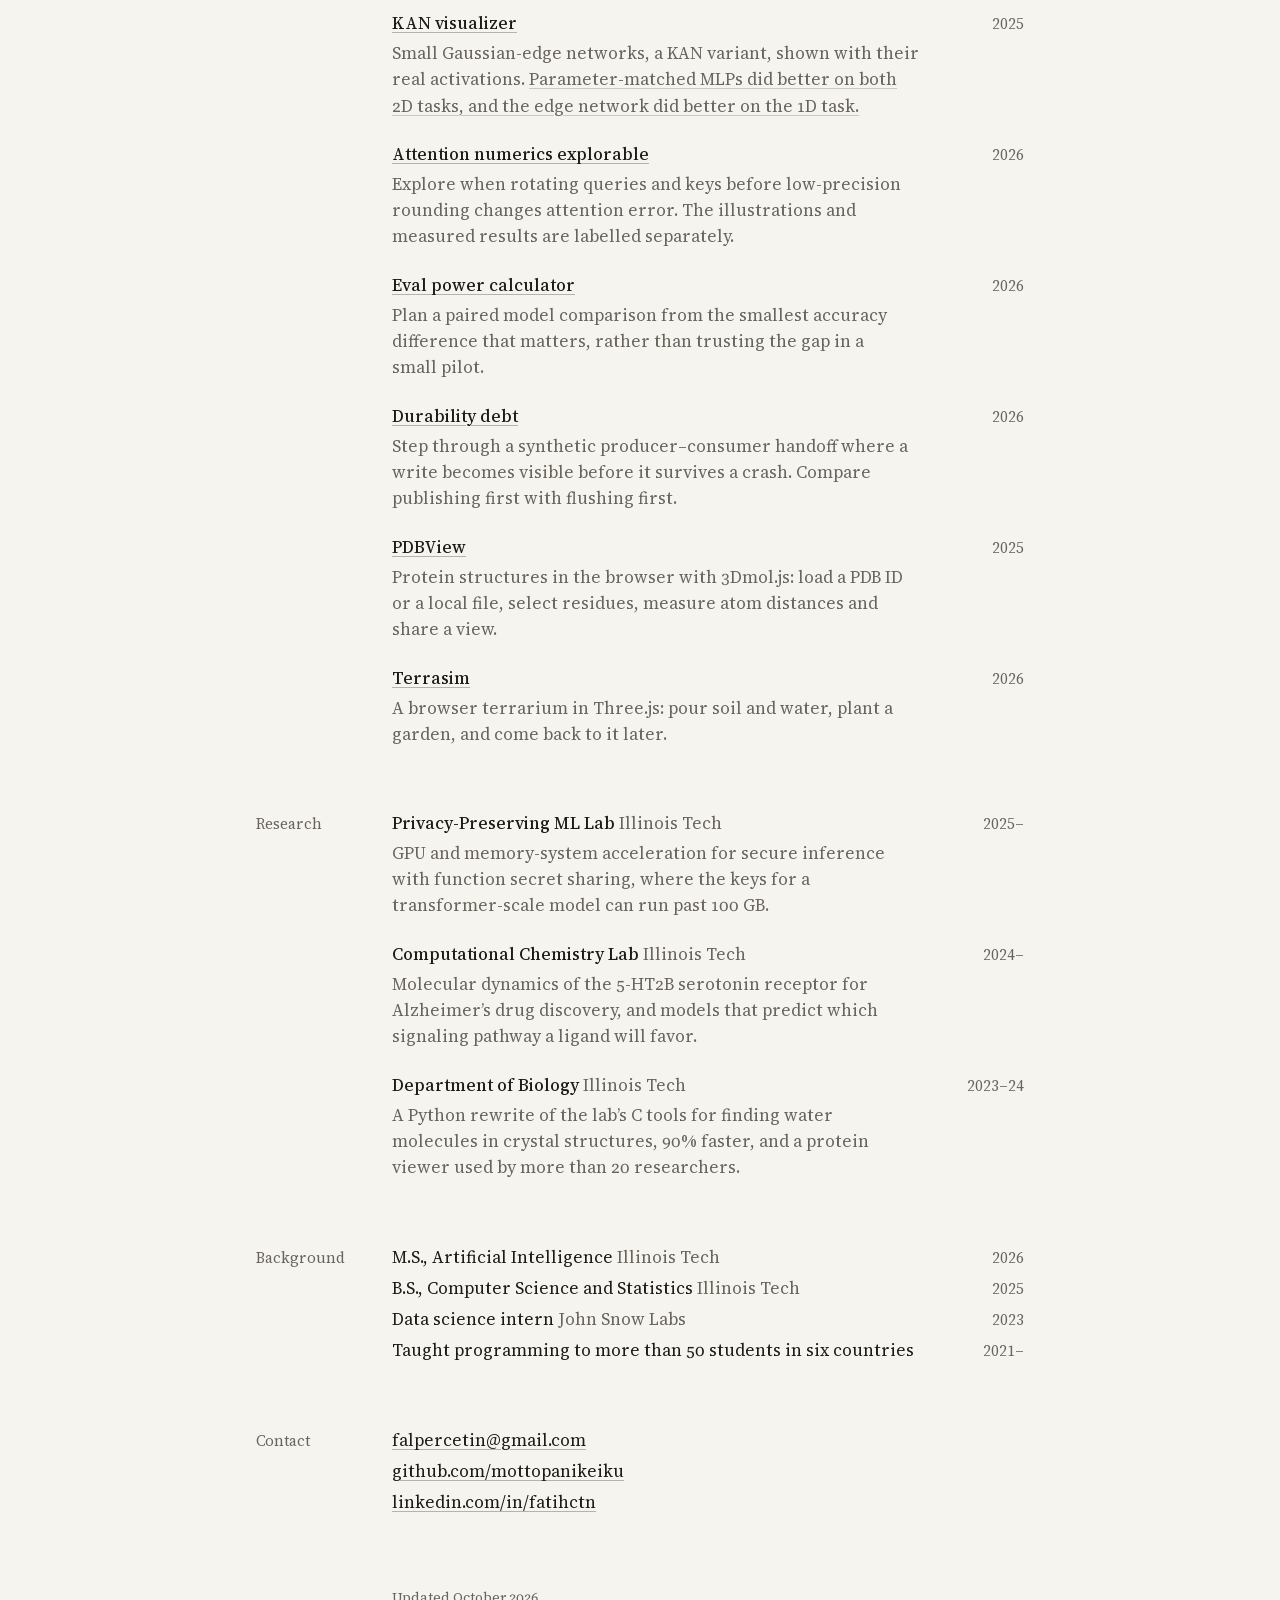
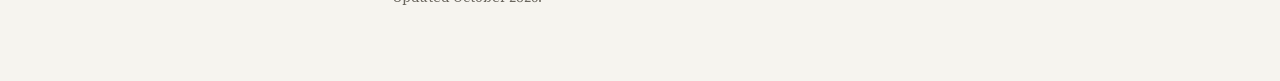
==== commit 0de388c4: "Restore dropped counts and conditional wording" ====
--- a/index.html
+++ b/index.html
@@ -97,7 +97,7 @@
         <li class="entry brief">
           <h3 class="title"><a href="/projects/quantile-cycles/" data-print="github.com/mottopanikeiku/quantile-cycles">Quantile cycles</a></h3>
           <p class="year"><time datetime="2026">2026</time></p>
-          <p class="desc">A counterexample in distributional RL: an exact quantile-control operator that alternates between the best action and a worse one and never reaches a fixed point. Lean checks the smallest cycle. Sampled Huber updates do not reproduce it.</p>
+          <p class="desc">A counterexample in distributional RL: an exact quantile-control operator that alternates forever between the best action and a worse one. It has no fixed point. Lean checks the smallest cycle. Sampled Huber updates do not reproduce it.</p>
         </li>
       </ul>
     </section>
@@ -113,7 +113,7 @@
         <li class="entry">
           <h3 class="title"><a href="/projects/attention-numerics/" data-print="github.com/mottopanikeiku/temperament">temperament</a></h3>
           <p class="year"><time datetime="2026">2026</time></p>
-          <p class="desc">I ran real FlashAttention-3 FP8 attention in every layer on an H100. Plain FP8 cost Qwen2.5-7B 17.2 HellaSwag points against native BF16 (80.9% to 63.7%). Compared with plain FP8, rotating queries and keys cost 18.2 more points (45.5%) but gained 5.1 on MMLU. With keys centered first, no checkpoint lost two points or more against BF16.</p>
+          <p class="desc">I ran real FlashAttention-3 FP8 attention in every layer on an H100. Plain FP8 cost Qwen2.5-7B 17.2 HellaSwag points against native BF16 (80.9% to 63.7%). Compared with plain FP8, rotating queries and keys cost 18.2 more points (45.5%) but gained 5.1 on MMLU. With keys centered first, none of the eight checkpoints lost two points or more against BF16.</p>
         </li>
         <li class="entry">
           <h3 class="title">Aperture</h3>
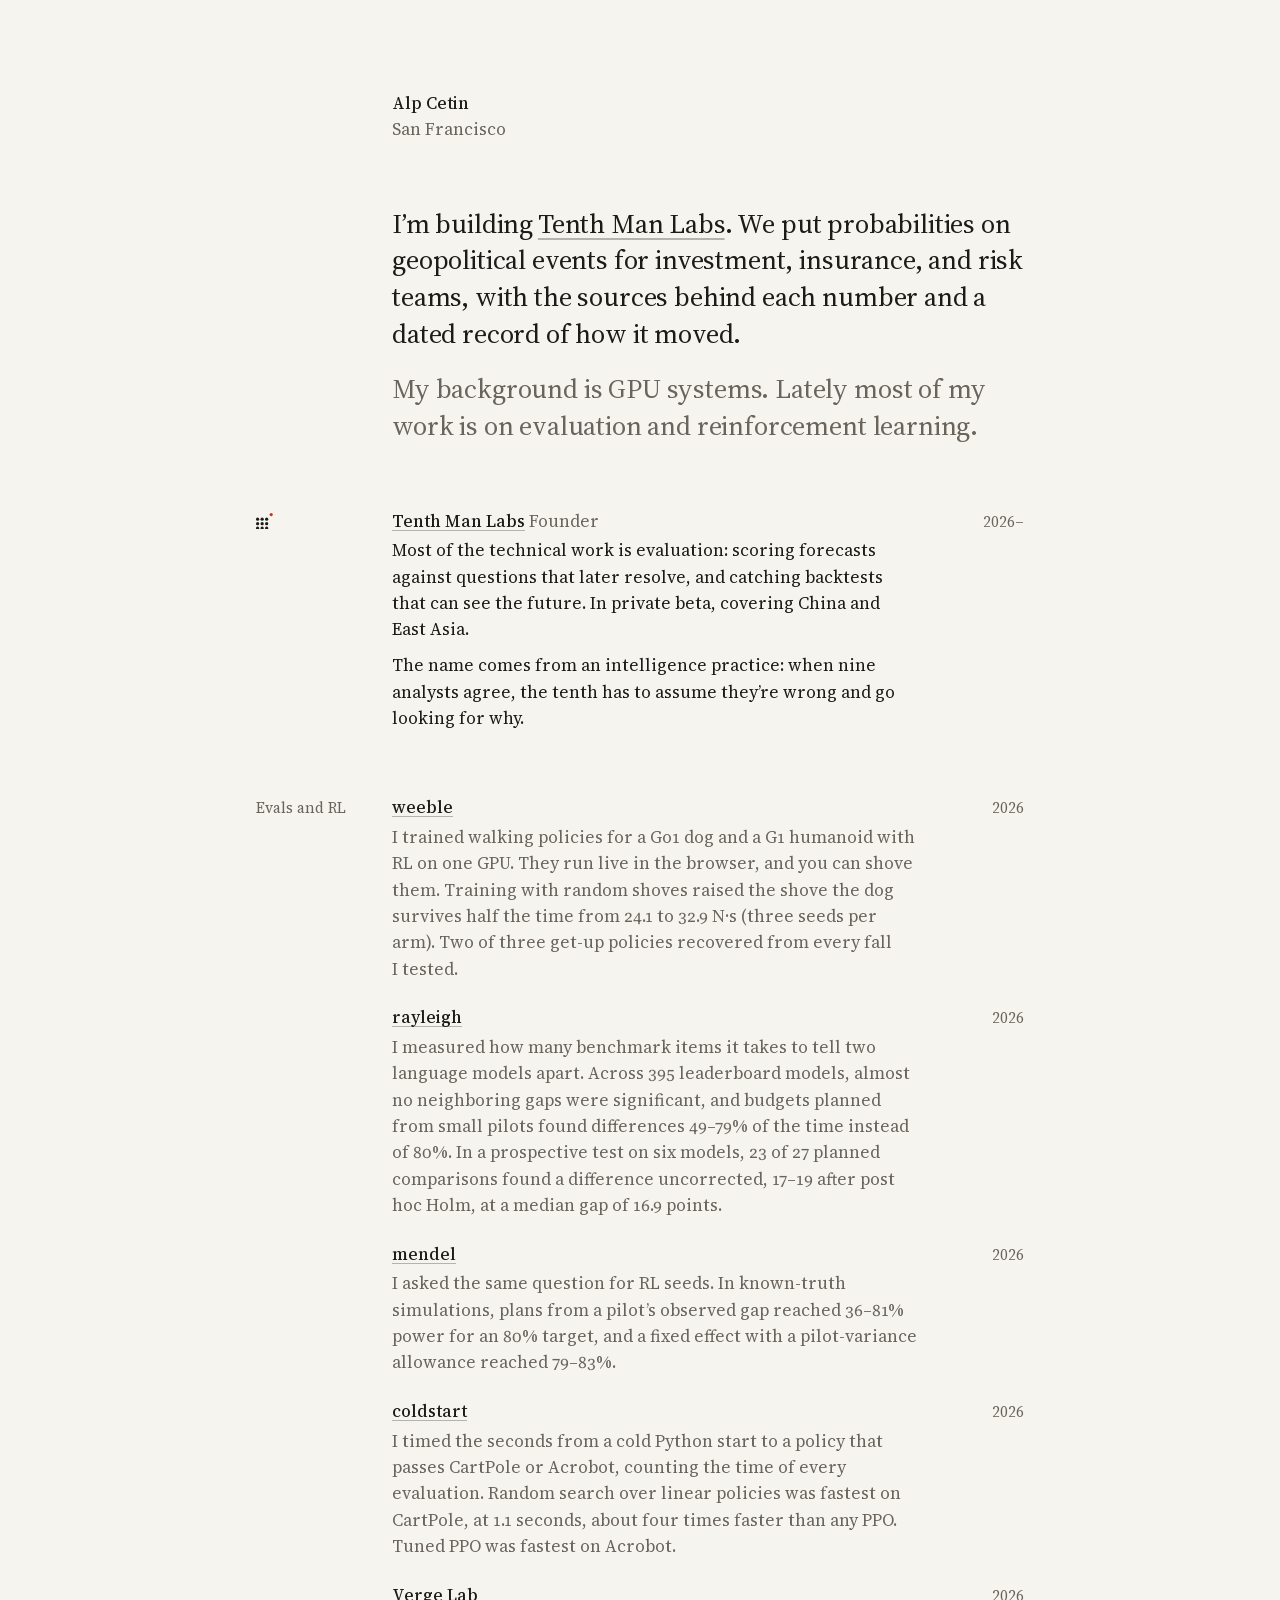
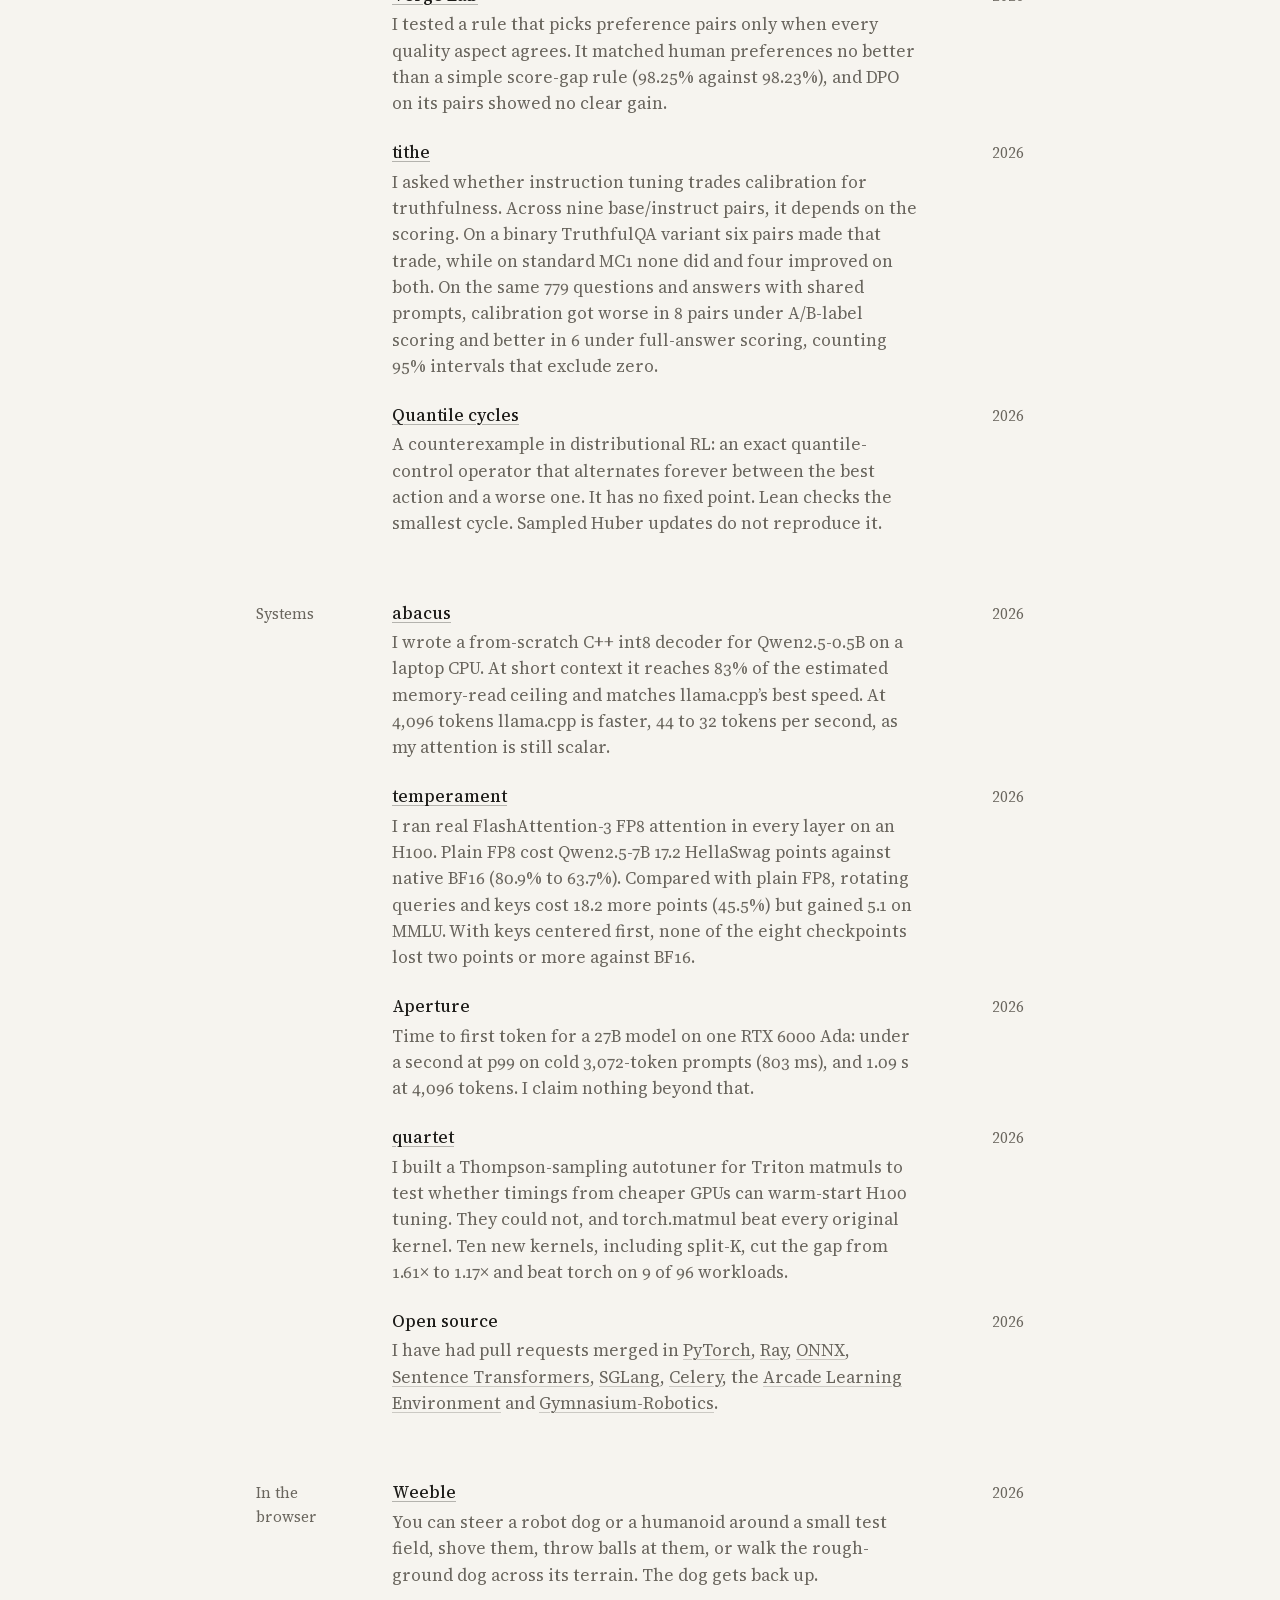
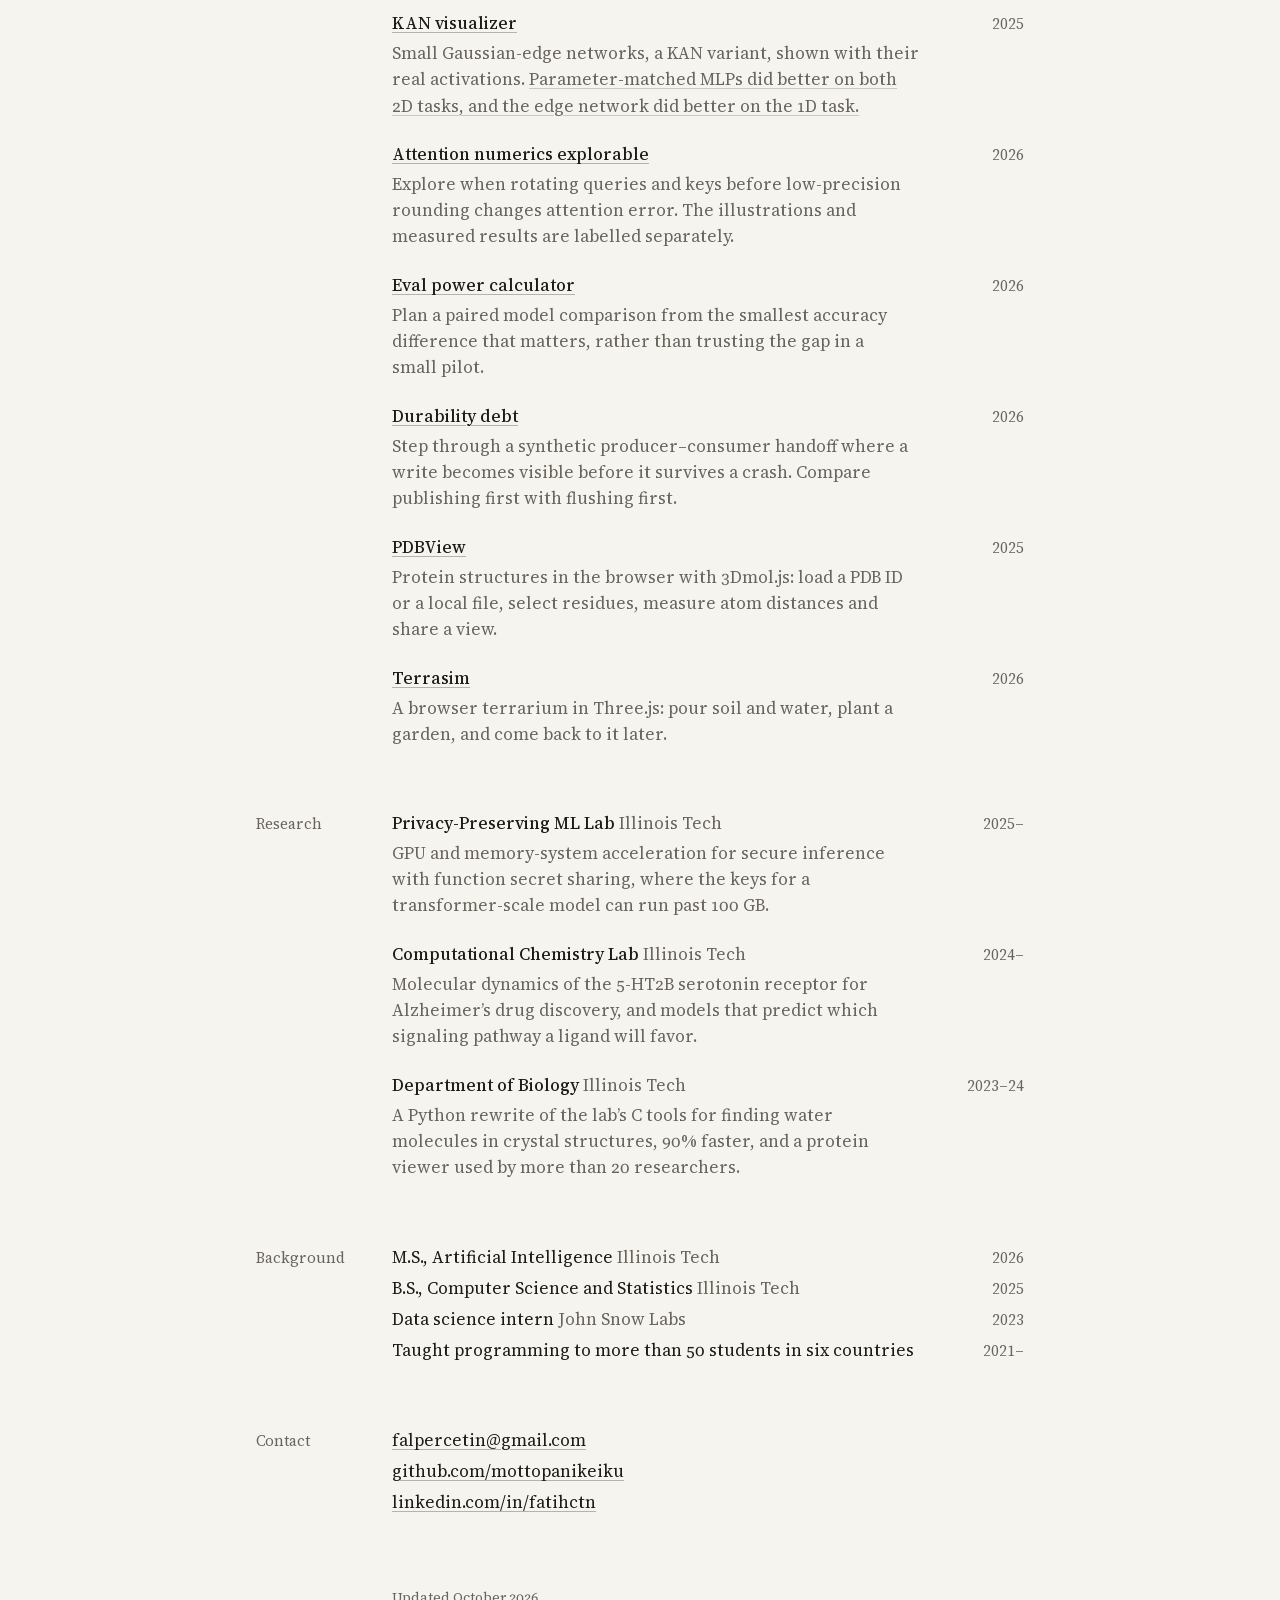
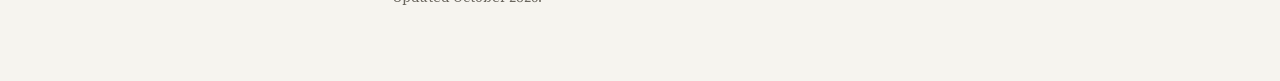
==== commit 16d7a6bf: "Put the calibrated planning result in the mendel entry and card" ====
--- a/index.html
+++ b/index.html
@@ -77,7 +77,7 @@
         <li class="entry brief">
           <h3 class="title"><a href="/projects/seed-power/" data-print="github.com/mottopanikeiku/mendel">mendel</a></h3>
           <p class="year"><time datetime="2026">2026</time></p>
-          <p class="desc">I asked the same question for RL seeds. On more than 77,000 fresh training runs, plans built for 80% power detected the difference 56% of the time with policy search and 45% with PPO.</p>
+          <p class="desc">I asked the same question for RL seeds. In known-truth simulations, plans from a pilot’s observed gap reached 36–81% power for an 80% target, and a fixed effect with a pilot-variance allowance reached 79–83%.</p>
         </li>
         <li class="entry brief">
           <h3 class="title"><a href="/projects/control-clock/" data-print="github.com/mottopanikeiku/coldstart">coldstart</a></h3>
